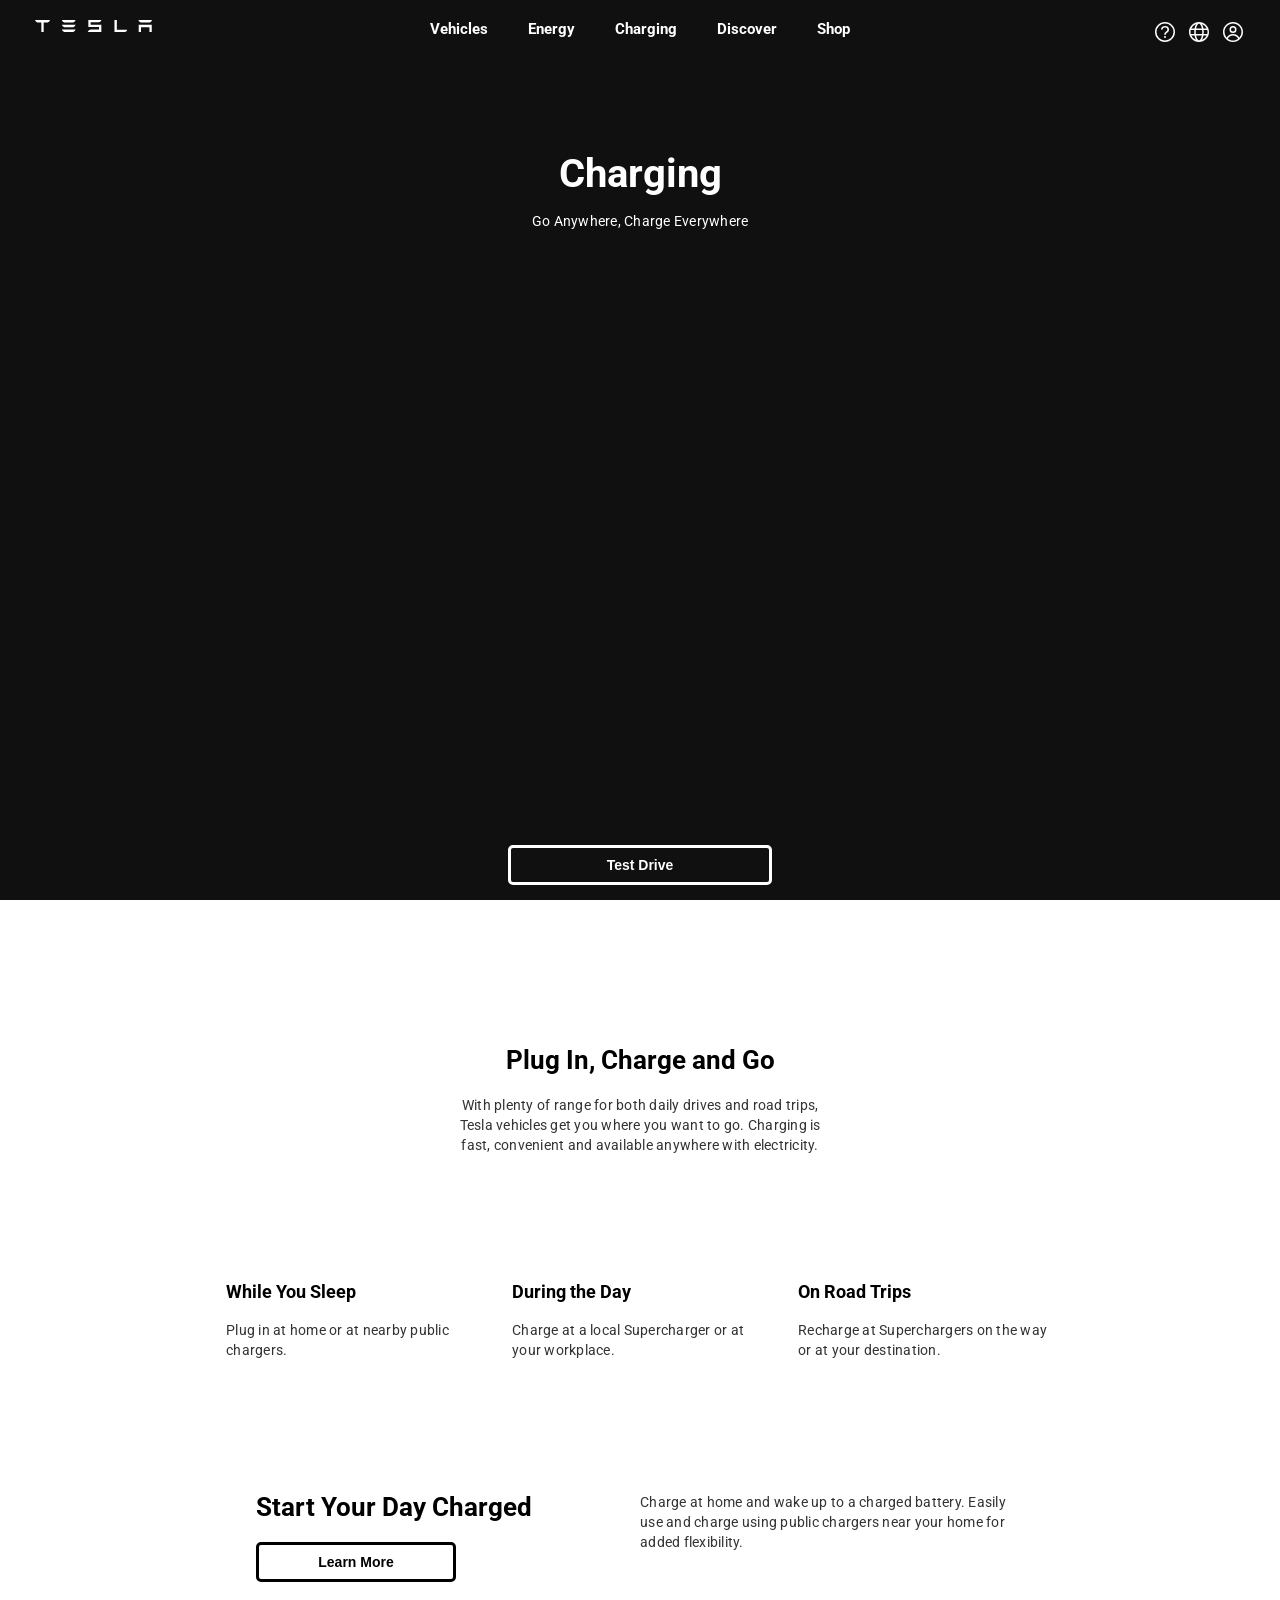
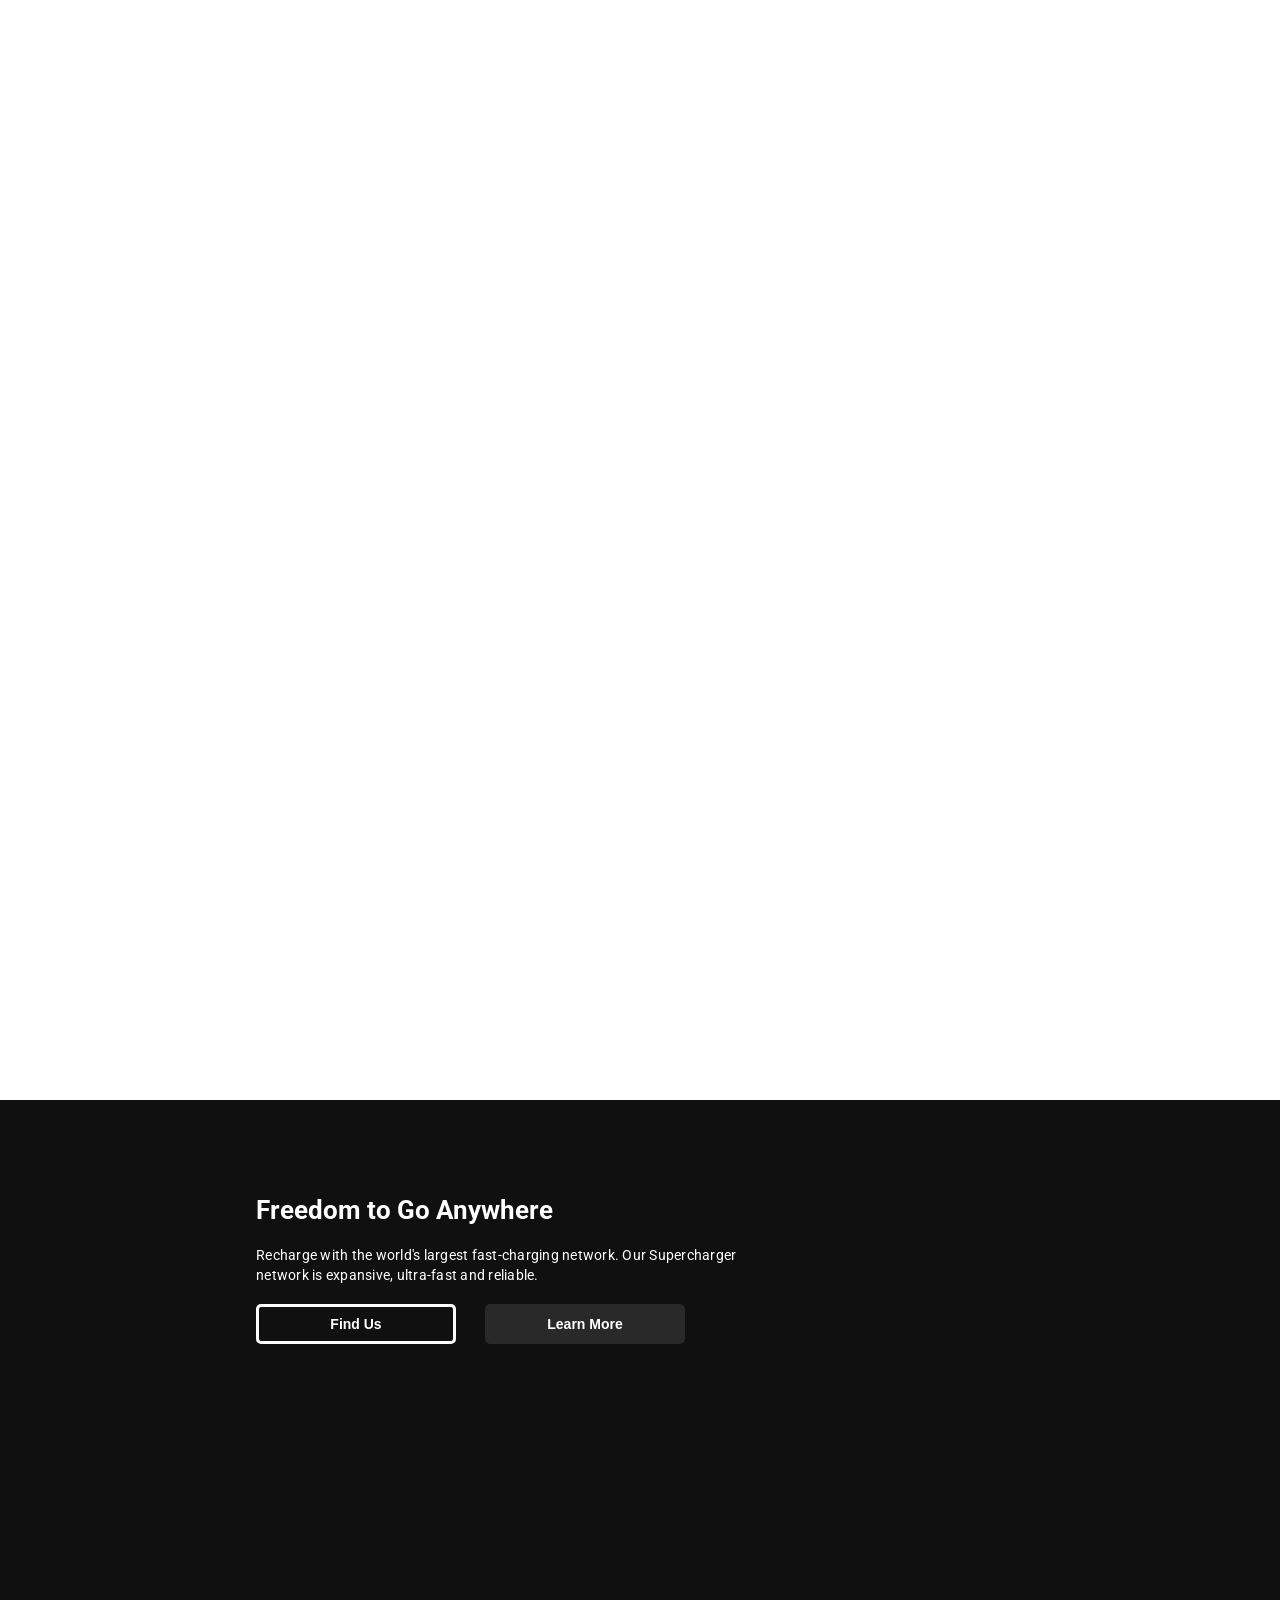
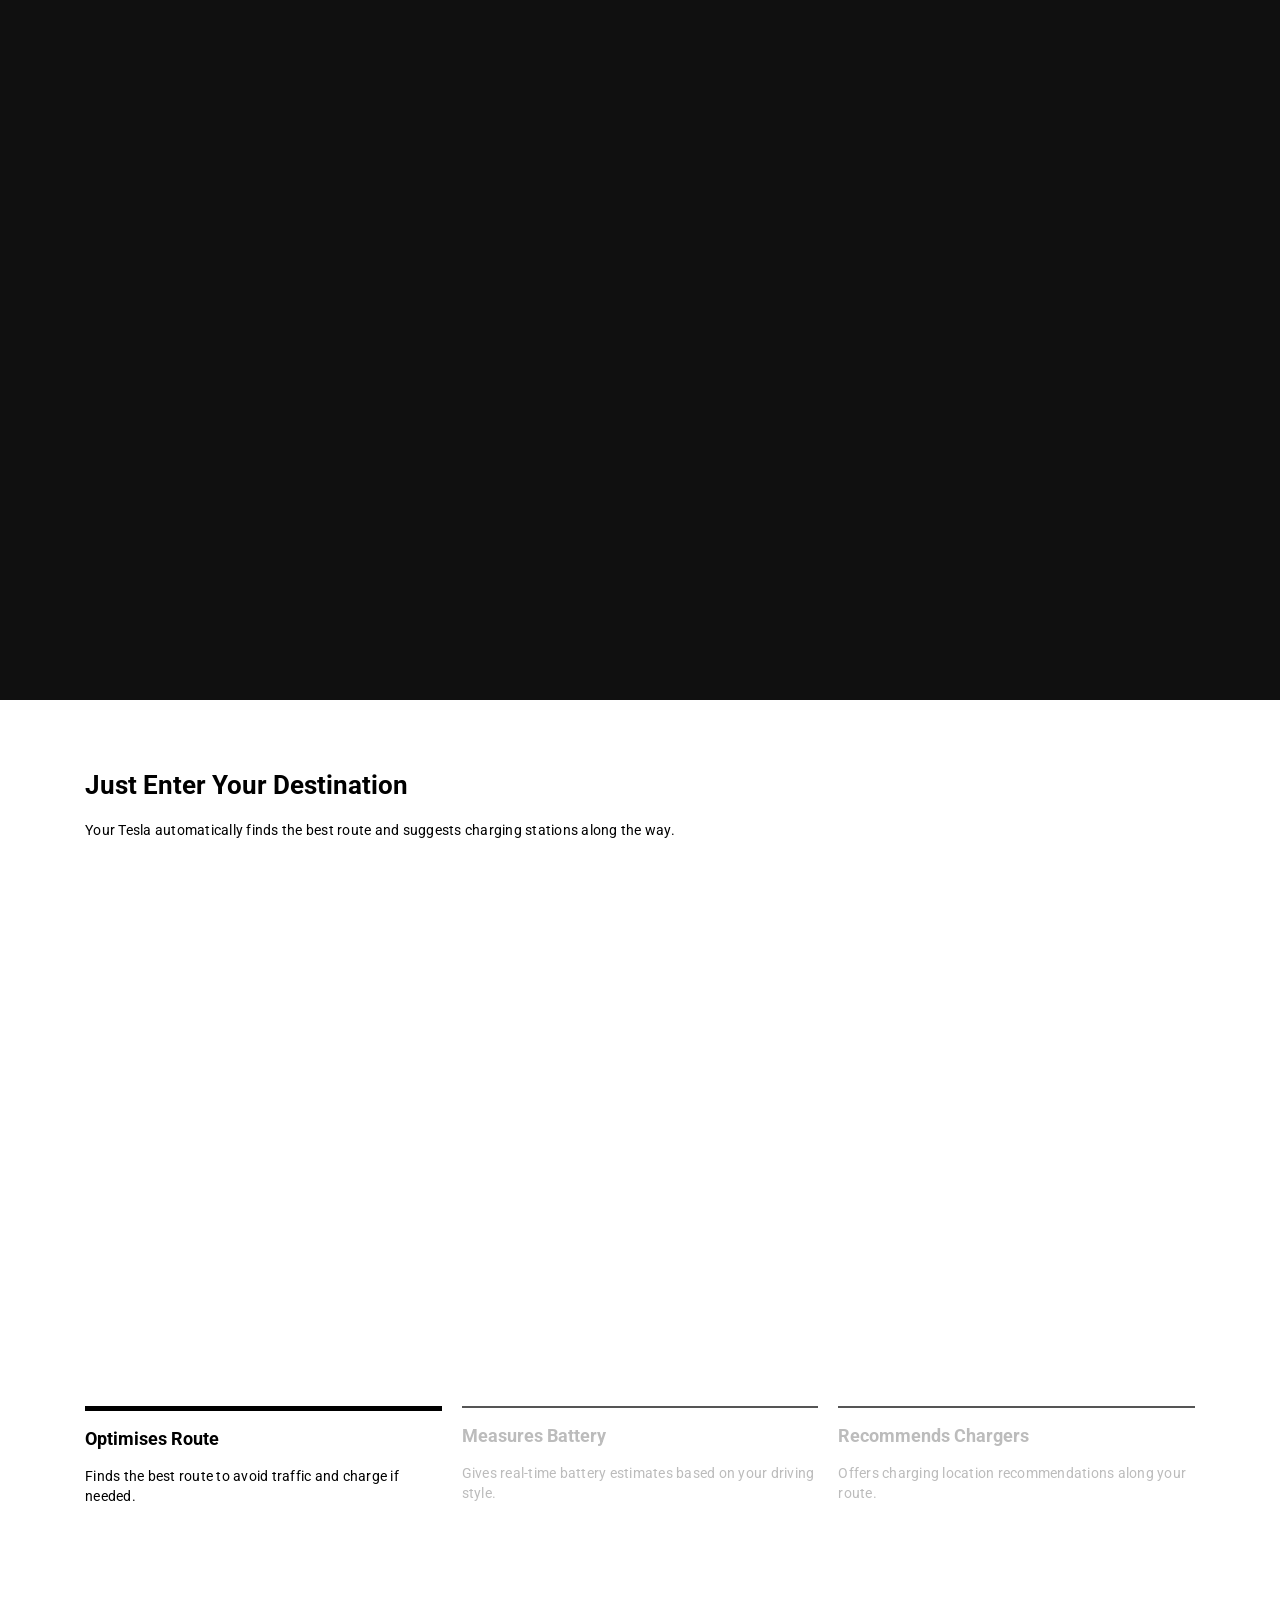
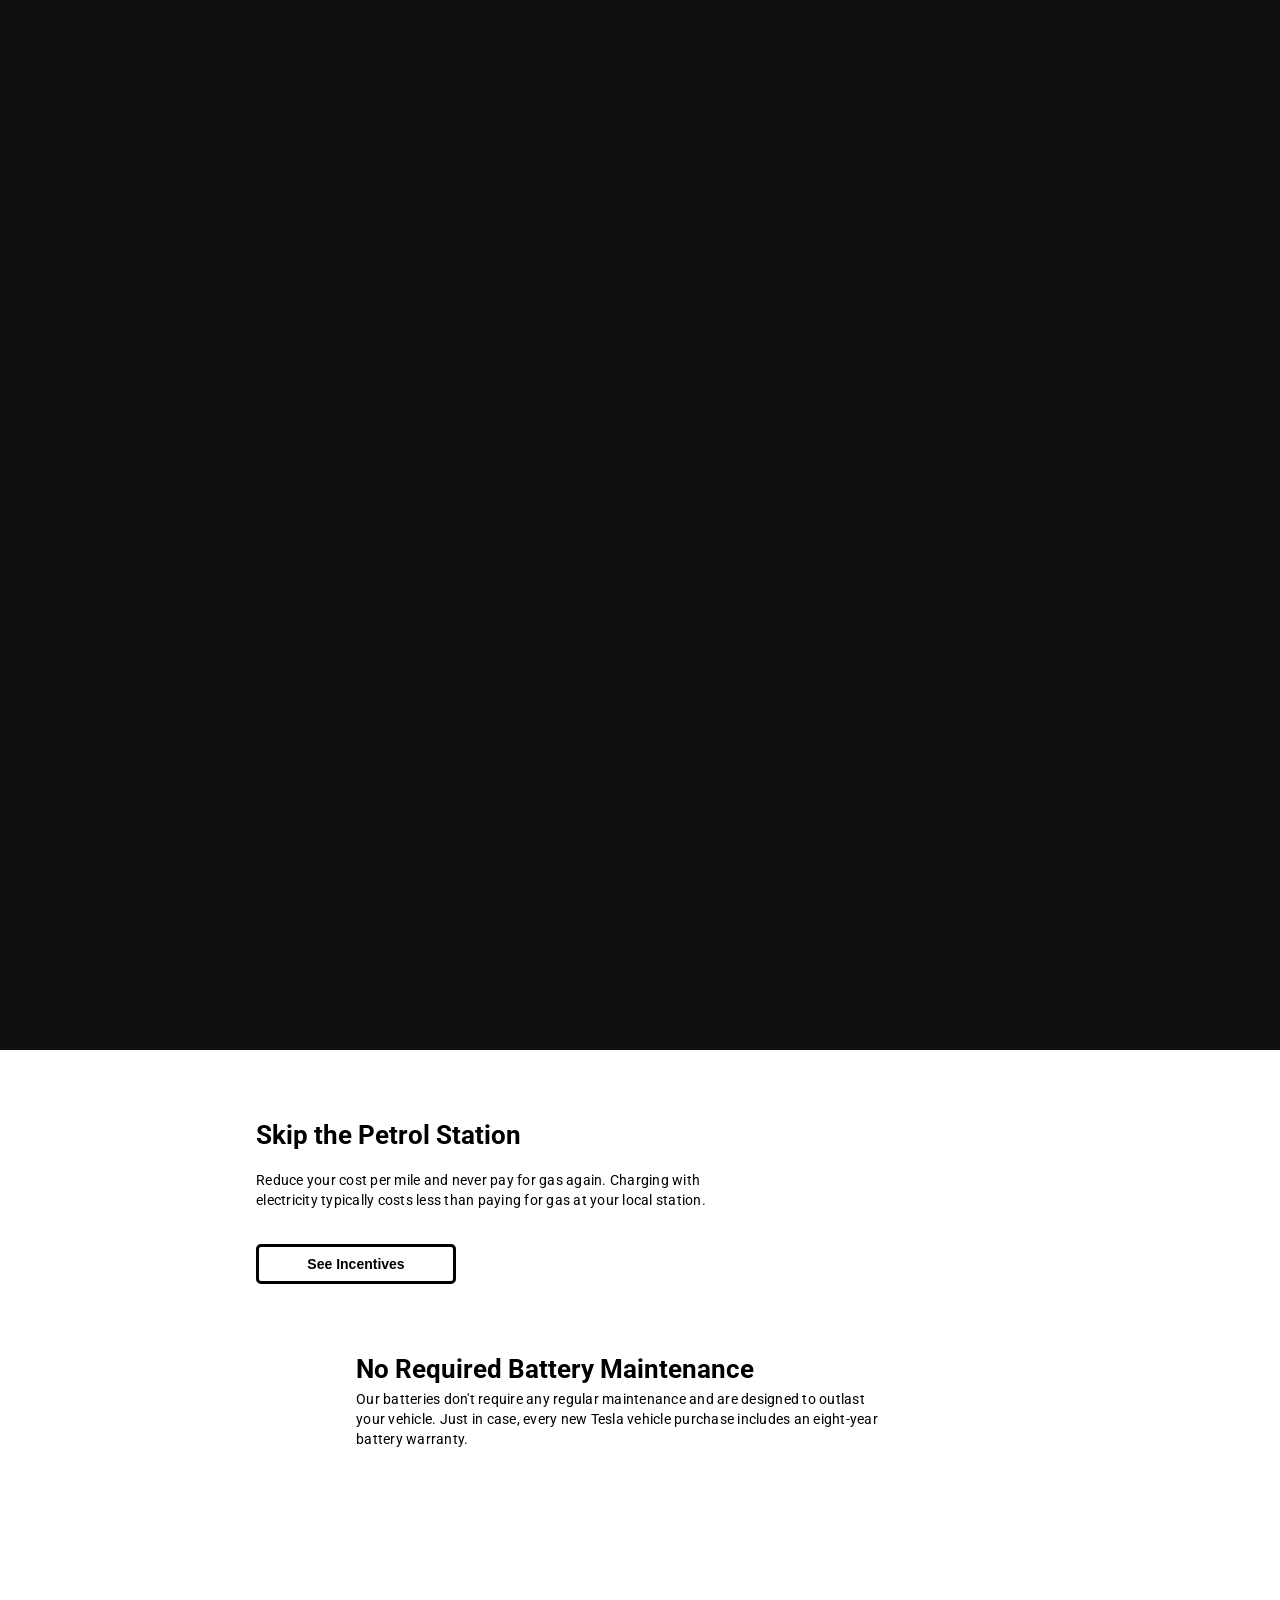
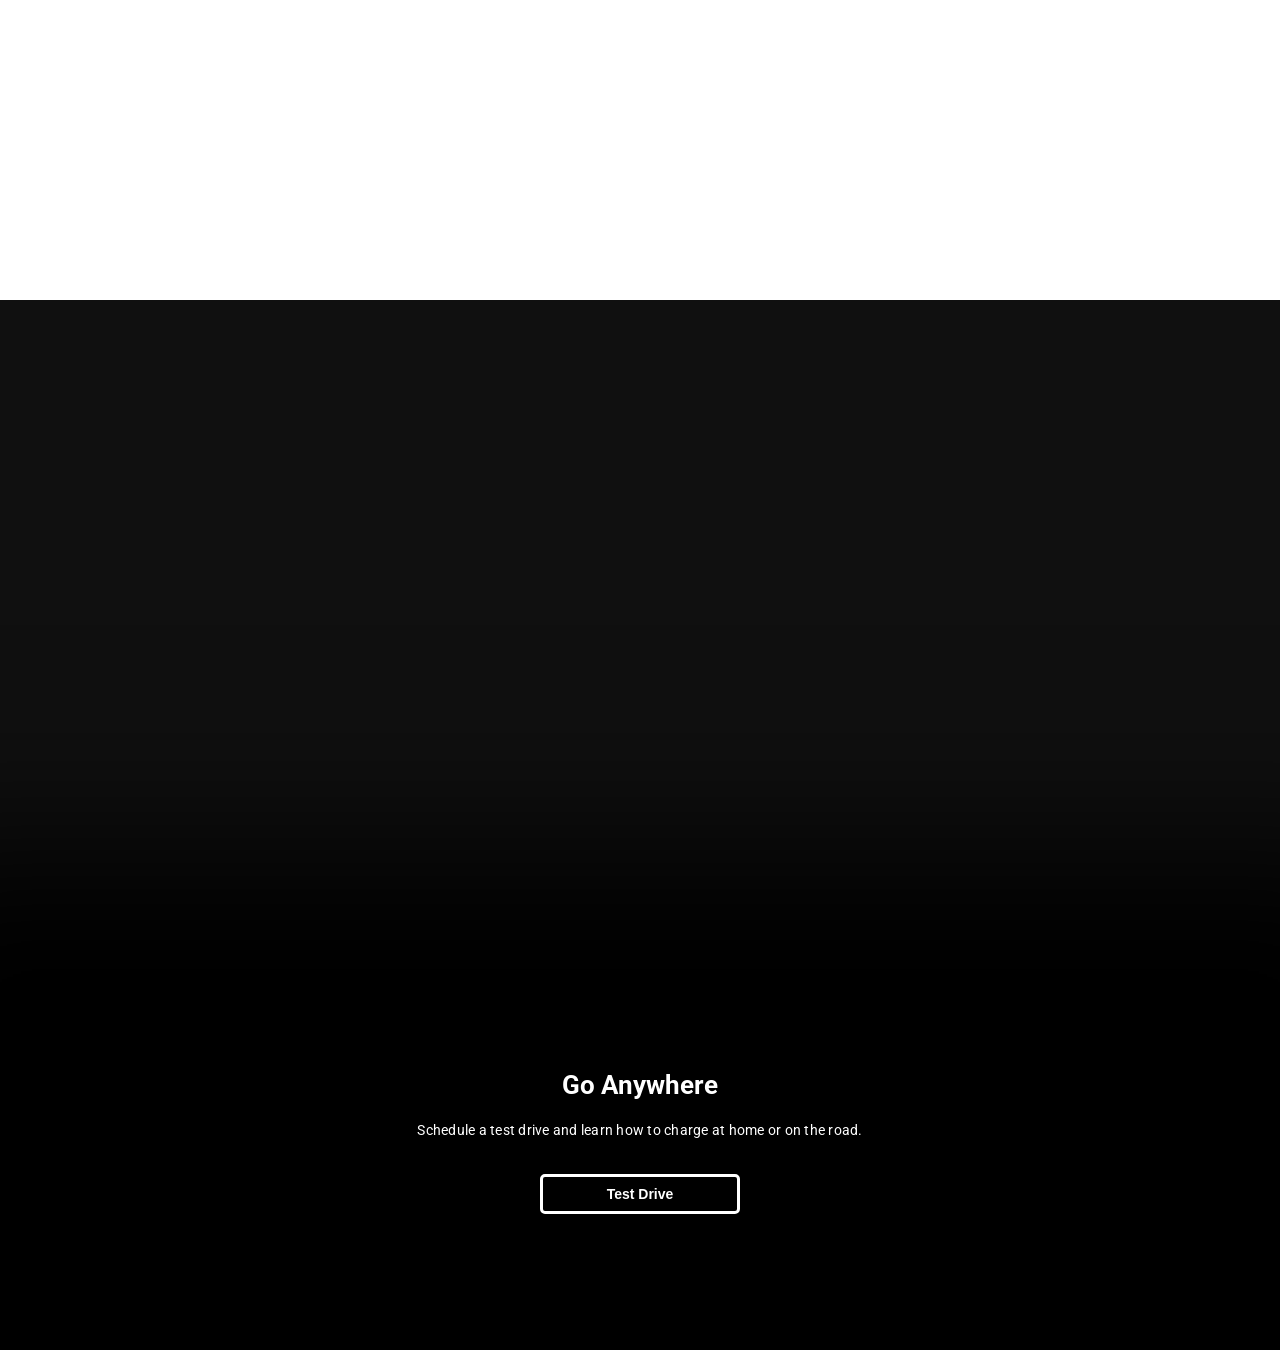
==== charging.html @ 627541bb "Completed all sections of the charging page." ====
<!DOCTYPE html>
<html> 
    <head>
        <title>Charging | Tesla United Kingdom</title>
        <link rel="stylesheet" href="index.css">
        <link rel="preconnect" href="https://fonts.googleapis.com">
        <link rel="preconnect" href="https://fonts.gstatic.com" crossorigin>
        <link href="https://fonts.googleapis.com/css2?family=Roboto:ital,wght@0,100;0,300;0,400;0,500;0,700;0,900;1,100;1,300;1,400;1,500;1,700;1,900&display=swap" rel="stylesheet">
    </head> 
    <body> 
        <div id="m3Choose" class="sections chargeSection1">
            <nav>
                <ul id="navItems">
                    <div id="logo">
                        <a href="index.html"><li>
                            <svg viewBox="100 0 150 70" id="logoSvg" xmlns="http://www.w3.org/2000/svg"> 
                                <path d="M0 .1a9.7 9.7 0 0 0 7 7h11l.5.1v27.6h6.8V7.3L26 7h11a9.8 9.8 0 0 0 7-7H0zm238.6 0h-6.8v34.8H263a9.7 9.7 0 0 0 6-6.8h-30.3V0zm-52.3 6.8c3.6-1 6.6-3.8 7.4-6.9l-38.1.1v20.6h31.1v7.2h-24.4a13.6 13.6 0 0 0-8.7 7h39.9v-21h-31.2v-7h24zm116.2 28h6.7v-14h24.6v14h6.7v-21h-38zM85.3 7h26a9.6 9.6 0 0 0 7.1-7H78.3a9.6 9.6 0 0 0 7 7zm0 13.8h26a9.6 9.6 0 0 0 7.1-7H78.3a9.6 9.6 0 0 0 7 7zm0 14.1h26a9.6 9.6 0 0 0 7.1-7H78.3a9.6 9.6 0 0 0 7 7zM308.5 7h26a9.6 9.6 0 0 0 7-7h-40a9.6 9.6 0 0 0 7 7z"></path>
                            </svg>
                        </li></a>
                    </div>
                    <div id="info" class="m3ChooseInfo">
                        <!--Dropdown menu for vehicles-->
                        <div class="dropdown" id="dropdownVehicles">
                            <li class="dropBtn">Vehicles</li>
                            <div class="dropdownContent" id="dropdownContVehicles">
                                <div class="dropdownItemsCont">
                                    <div class="dropdownItems">                                            
                                        <a href="model3Choose.html"><img src="https://digitalassets.tesla.com/tesla-contents/image/upload/f_auto,q_auto/Mega-Menu-Vehicles-Model-3-Performance-RHD.png" alt=""></a>                                          
                                        <h2>Model 3</h2>
                                        <div class="itemLinks">
                                            <p>Learn</p>
                                            <p>Order</p>
                                        </div>
                                    </div>
                                    <div class="dropdownItems">
                                        <a href="modelY.html"><img src="https://digitalassets.tesla.com/tesla-contents/image/upload/f_auto,q_auto/Mega-Menu-Vehicles-Model-Y.png" alt=""></a>
                                        <h2>Model Y</h2>
                                        <div class="itemLinks">
                                            <p>Learn</p>
                                            <p>Order</p>
                                        </div>                                               
                                      </div>
                                    <div class="dropdownItems">
                                        <a href="cybertruck.html"><img src="https://digitalassets.tesla.com/tesla-contents/image/upload/f_auto,q_auto/Mega-Menu-Vehicles-Cybertruck-1x.png" alt=""></a>
                                        <h2>Cybertruck</h2>
                                        <div class="itemLinks">
                                            <p>Learn</p>
                                        </div>                                               
                                    </div>
                                    <div class="dropdownLine" id="dropdownLineVehicles"></div>
                                    <div>
                                        <ul class="dropdownLinks">
                                            <li>Test Drive</li>
                                            <li>Trade-in</li>
                                            <li>Pre-Configured Vehicles</li>
                                            <li>Certified Pre-Owned</li>
                                            <li>Company Car</li>
                                            <li>Model S</li>
                                            <li>Model X</li>
                                            <li>Roadster</li>
                                            <li>Semi</li>
                                        </ul>
                                    </div>
                                </div>
                            </div>
                          </div>
                          <div class="dropdown" id="dropdownEnergy">
                            <li class="dropBtn">Energy</li>
                            <div class="dropdownContent" id="dropdownContEnergy">
                                <div class="dropdownItemsCont">
                                    <div class="dropdownItems">                                            
                                        <img src="https://digitalassets.tesla.com/tesla-contents/image/upload/f_auto,q_auto/Mega-Menu-Energy-Powerwall-Global.png" alt="">                                          
                                        <h2>Powerwall</h2>
                                        <div class="itemLinks">
                                            <p>Learn</p>
                                        </div>
                                    </div>
                                    <div class="dropdownItems">
                                        <img src="https://digitalassets.tesla.com/tesla-contents/image/upload/f_auto,q_auto/Mega-Menu-Energy-Megapack.png" alt="">
                                        <h2>Megapack</h2>
                                        <div class="itemLinks">
                                            <p>Learn</p>
                                        </div>                                               
                                      </div>
                                    <div class="dropdownLine" id="dropdownLineEnergy"></div>
                                    <div>
                                        <ul class="dropdownLinks">
                                            <li>Support</li>
                                            <li>Partner with Tesla</li>
                                            <li>Customer Stories</li>
                                            <li>Utilities</li>
                                            <li>Commercial</li>
                                        </ul>
                                    </div>
                                </div>
                            </div>
                          </div>
                          <div class="dropdown" id="dropdownCharging">
                            <li class="dropBtn">Charging</li>
                            <div class="dropdownContent" id="dropdownContCharging">
                                <div class="dropdownItemsCont">
                                    <div class="dropdownItems">                                            
                                        <img src="https://digitalassets.tesla.com/tesla-contents/image/upload/f_auto,q_auto/Mega-Menu-Charging-Charging-Global.png" alt="">                                          
                                        <h2>Charging</h2>
                                        <div class="itemLinks">
                                            <p>Learn</p>
                                        </div>
                                    </div>
                                    <div class="dropdownItems">
                                        <img src="https://digitalassets.tesla.com/tesla-contents/image/upload/f_auto,q_auto/Mega-Menu-Charging-Home-Charging-Global.png" alt="">
                                        <h2>Home Charging</h2>
                                        <div class="itemLinks">
                                            <p>Learn</p>
                                            <p>Shop</p>
                                        </div>                                               
                                      </div>
                                    <div class="dropdownItems">
                                        <img src="https://digitalassets.tesla.com/tesla-contents/image/upload/f_auto,q_auto/Mega-Menu-Charging-Supercharging-EMEA.png" alt="">
                                        <h2>Supercharging</h2>
                                        <div class="itemLinks">
                                            <p>Learn</p>
                                            <p>Find</p>
                                        </div>                                               
                                    </div>
                                    <div class="dropdownLine" id="dropdownLineEnergy"></div>
                                    <div>
                                        <ul class="dropdownLinks">
                                            <li>Supercharger Voting</li>
                                            <li>Host a Supercharger</li>
                                            <li>Host Wall Connectors</li>
                                        </ul>
                                    </div>
                                </div>
                            </div>
                          </div>
                          <div class="dropdown" id="dropdownDiscover">
                            <li class="dropBtn">Discover</li>
                            <div class="dropdownContent" id="dropdownContDiscover">
                                <div class="dropdownItemsCont">
                                    <div class="dropdownItems">
                                        <ul class="dropdownLinks">
                                            <li class="dropdownDiscoverHeaders">Resources</li>
                                            <li>Test Drives</li>
                                            <li>Customer Stories</li>
                                            <li>Events</li>
                                            <li>Video Guides</li>
                                        </ul>                                            
                                    </div>
                                    <div class="dropdownItems">
                                        <ul class="dropdownLinks">
                                            <li class="dropdownDiscoverHeaders">Location Services</li>
                                            <li>Find Us</li>
                                            <li>Find a Certified Installer</li>
                                            <li>Find a Body Shop</li>
                                        </ul>
                                    </div>
                                    <div class="dropdownItems">
                                        <ul class="dropdownLinks">
                                            <li class="dropdownDiscoverHeaders">Company</li>
                                            <li>About</li>
                                            <li>Careers</li>
                                            <li>Investor Relations</li>
                                        </ul>
                                    </div>
                                </div>
                            </div>
                          </div>
                          <div class="dropdown" id="dropdownShop">
                            <li class="dropBtn">Shop</li>
                            <div class="dropdownContent" id="dropdownContShop">
                                <div class="dropdownItemsCont">
                                    <div class="dropdownItems">                                            
                                        <img src="https://digitalassets.tesla.com/tesla-contents/image/upload/f_auto,q_auto/Mega-Menu-Shop-Charging.png" alt="">                                          
                                        <h2>Charging</h2>
                                    </div>
                                    <div class="dropdownItems">
                                        <img src="https://digitalassets.tesla.com/tesla-contents/image/upload/f_auto,q_auto/Mega-Menu-Shop-Vehicle-Accessories.png" alt="">
                                        <h2>Vehicle Accessories</h2>
                                    </div>
                                    <div class="dropdownItems">
                                        <img src="https://digitalassets.tesla.com/tesla-contents/image/upload/f_auto,q_auto/Mega-Menu-Shop-Apparel.png" alt="">
                                        <h2>Apparel</h2>
                                    </div>
                                    <div class="dropdownItems">
                                        <img src="https://digitalassets.tesla.com/tesla-contents/image/upload/f_auto,q_auto/Mega-Menu-Shop-Lifestyle.png" alt="">
                                        <h2>Lifestyle</h2>
                                    </div>
                                </div>
                            </div>
                          </div>
                    </div>
                    <div id="icons">
                        <li>
                            <svg class="icons" xmlns="http://www.w3.org/2000/svg">
                                <path d="M12 20.5a8.5 8.5 0 1 1 0-17 8.5 8.5 0 0 1 0 17Zm0 1.5c5.523 0 10-4.477 10-10S17.523 2 12 2 2 6.477 2 12s4.477 10 10 10Zm0-6a1 1 0 1 0 0 2 1 1 0 0 0 0-2Zm.053-3.533a7.8 7.8 0 0 1 .92-.767 6.97 6.97 0 0 0 .746-.61 2.31 2.31 0 0 0 .468-.635c.126-.253.188-.548.188-.883 0-.374-.082-.723-.246-1.048-.158-.324-.415-.588-.771-.792-.356-.203-.81-.305-1.362-.305-.575 0-1.045.116-1.411.347a1.991 1.991 0 0 0-.788.89c-.06.134-.11.272-.148.413-.111.414-.445.767-.874.767-.428 0-.784-.35-.71-.772.07-.407.2-.79.386-1.15.301-.583.758-1.048 1.37-1.394C10.435 6.176 11.185 6 12.07 6c.93 0 1.687.181 2.273.544.59.358 1.014.803 1.271 1.337.257.533.386 1.07.386 1.608 0 .545-.085 1.012-.254 1.403-.17.385-.375.698-.616.94-.235.242-.55.514-.943.817-.312.247-.561.46-.747.635-.18.176-.33.385-.451.627-.05.099-.087.2-.113.302-.108.424-.422.787-.86.787-.437 0-.806-.356-.76-.79a2.948 2.948 0 0 1 .797-1.743Z"></path>
                            </svg>
                        </li>
                        <li>
                            <svg class="icons" xmlns="http://www.w3.org/2000/svg">
                                <path d="M22 12c0 5.523-4.477 10-10 10S2 17.523 2 12 6.477 2 12 2s10 4.477 10 10ZM9.254 20.047a8.147 8.147 0 0 1-.768-1.378c-.404-.91-.722-1.985-.935-3.169h-3.3a8.526 8.526 0 0 0 5.003 4.547Zm.603-1.988c.336.757.718 1.324 1.103 1.69.382.364.732.501 1.04.501.308 0 .658-.137 1.04-.5.385-.367.767-.934 1.103-1.69.321-.723.588-1.59.78-2.56H9.076c.192.97.459 1.837.78 2.56ZM8.75 12c0 .691.036 1.36.103 2h6.294c.067-.64.103-1.309.103-2 0-.691-.036-1.36-.103-2H8.853c-.067.64-.103 1.309-.103 2Zm-1.405-2H3.737a8.522 8.522 0 0 0-.237 2c0 .689.082 1.359.237 2h3.608a20.75 20.75 0 0 1 0-4Zm1.732-1.5h5.845c-.19-.97-.458-1.837-.779-2.56-.336-.756-.718-1.323-1.103-1.69-.382-.363-.732-.5-1.04-.5-.308 0-.658.137-1.04.5-.385.367-.767.934-1.103 1.69-.321.723-.588 1.59-.78 2.56Zm7.577 1.5a20.728 20.728 0 0 1 0 4h3.61a8.52 8.52 0 0 0 .236-2 8.52 8.52 0 0 0-.237-2h-3.609Zm3.094-1.5a8.526 8.526 0 0 0-5.002-4.547c.287.408.543.873.768 1.378.404.91.722 1.985.935 3.169h3.3Zm-12.197 0c.213-1.184.531-2.26.935-3.169.225-.505.48-.97.768-1.378A8.526 8.526 0 0 0 4.252 8.5h3.3Zm7.963 10.169c-.225.505-.48.97-.768 1.378a8.526 8.526 0 0 0 5.002-4.547h-3.3c-.212 1.184-.53 2.26-.934 3.169Z"></path>
                            </svg>
                        </li>
                        <li>
                            <svg class="icons" xmlns="http://www.w3.org/2000/svg">
                                <path d="M12 2C6.477 2 2 6.477 2 12s4.477 10 10 10 10-4.477 10-10S17.523 2 12 2zM6.858 18.752c.605-1.868 2.722-3.24 5.142-3.24 2.42 0 4.537 1.372 5.142 3.24C15.712 19.844 13.933 20.5 12 20.5s-3.712-.656-5.142-1.748zm11.469-1.095c-1.02-2.165-3.483-3.645-6.327-3.645s-5.307 1.48-6.327 3.645A8.456 8.456 0 0 1 3.5 12c0-4.687 3.813-8.5 8.5-8.5 4.687 0 8.5 3.813 8.5 8.5a8.456 8.456 0 0 1-2.173 5.657zM12 6a3.5 3.5 0 1 0 0 7 3.5 3.5 0 0 0 0-7zm0 5.5c-1.103 0-2-.897-2-2s.897-2 2-2 2 .897 2 2-.897 2-2 2z"></path>
                            </svg>
                        </li>
                    </div>
                </ul>
            </nav>
            <div class="headerAndBtns" id="chargeHeaderandBtns">
                <video src="https://digitalassets.tesla.com/tesla-contents/video/upload/Charging-Main-Hero-Desktop-EMEA-APAC-CN-1920x1080.mp4" autoplay muted loop></video>
                <div>
                    <h1>Charging</h1>
                    <p>Go Anywhere, Charge Everywhere</p>
                    <button>Test Drive</button>
                </div>
            </div>                   
    </div>
    <div id="chargeSection2" class="sections">
        <div id="chargeHeader">
            <div>
                <h2>Plug In, Charge and Go</h2>
                <p>With plenty of range for both daily drives and road trips, Tesla vehicles get you where you want to go. Charging is fast, convenient and available anywhere with electricity.</p>
            </div>
        </div>
        <div id="chargeInfo">
            <div>
                <img src="https://digitalassets.tesla.com/tesla-contents/image/upload/f_auto,q_auto/Charging-Carousel-1-Sleep-Desktop.jpg" alt="">
                <h3>While You Sleep</h3>
                <p>Plug in at home or at nearby public chargers.</p>
            </div>
            <div>
                <img src="https://digitalassets.tesla.com/tesla-contents/image/upload/f_auto,q_auto/Charging-Carousel-1-Daily-Life-Desktop.jpg" alt="">
                <h3>During the Day</h3>
                <p>Charge at a local Supercharger or at your workplace.</p>
            </div>
            <div>
                <img src="https://digitalassets.tesla.com/tesla-contents/image/upload/f_auto,q_auto/Charging-Carousel-1-Road-Trip-Desktop.jpg" alt="">
                <h3>On Road Trips</h3>
                <p>Recharge at Superchargers on the way or at your destination.</p>
            </div>
        </div>
        <div id="startChargedCont">
            <img src="https://digitalassets.tesla.com/tesla-contents/image/upload/f_auto,q_auto/Charging-Convenient-Lifestyle-Desktop.jpg" alt="">
            <div id="startCharged">
                <div>
                    <h2>Start Your Day Charged</h2>
                    <button>Learn More</button>
                </div>
                <p>Charge at home and wake up to a charged battery. Easily use and charge using public chargers near your home for added flexibility.</p>
            </div>
        </div>
    </div>
    <div id="chargeSection3" class="sections">
        <div id="freedomCont">
            <h2>Freedom to Go Anywhere</h2>
            <p>Recharge with the world's largest fast-charging network. Our Supercharger network is expansive, ultra-fast and reliable.</p>
            <div>
                <button id="chargeFindBtn">Find Us</button>
                <button id="chargeLearnBtn">Learn More</button>
            </div>
        </div>
    </div>
    <div id="chargeSection4" class="sections">
        <div id="chargeRouteCont">
            <div id="mYTripCont">
                <div id="chargeRouteHeader">
                    <h2>Just Enter Your Destination</h2>
                    <p>Your Tesla automatically finds the best route and suggests charging stations along the way.</p>
                </div>
                <div id="pwEnergyCont">
                    <img id="chargeImg" src="https://digitalassets.tesla.com/tesla-contents/image/upload/f_auto,q_auto/Charging-Carousel-2-Optimize-Desktop-RHD.jpg" alt="">
                </div>
                <div id="mYTrips">
                    <div id="chargeInfo1">
                        <h3>Optimises Route</h3>
                        <p>Finds the best route to avoid traffic and charge if needed.</p>
                    </div>
                    <div id="chargeInfo2">
                        <h3>Measures Battery</h3>
                        <p>Gives real-time battery estimates based on your driving style.</p>
                    </div>
                    <div id="chargeInfo3">
                        <h3>Recommends Chargers</h3>
                        <p>Offers charging location recommendations along your route.</p>
                    </div>
                </div>
            </div>
        </div>
    </div>
    <div id="chargeSection5" class="sections">
    </div>
    <div id="chargeSection6" class="sections">
        <div id="batteryCont">
            <div id="reduceCostInfo">
                <h2>Skip the Petrol Station</h2>
                <p>Reduce your cost per mile and never pay for gas again. Charging with electricity typically costs less than paying for gas at your local station.</p>
                <button>See Incentives</button>
            </div>
            <div id="warrantyInfo">
                <img src="https://digitalassets.tesla.com/tesla-contents/image/upload/f_auto,q_auto/Charging-Battery-Desktop.jpg" alt="">
                <div>
                    <h2>No Required Battery Maintenance</h2>
                    <p>Our batteries don't require any regular maintenance and are designed to outlast your vehicle. Just in case, every new Tesla vehicle purchase includes an eight-year battery warranty.</p>
                </div>
            </div>
        </div>
    </div>
    <div id="chargeSection7" class="sections">
    </div>
    <div id="chargeSection8" class="sections">
        <h2>Go Anywhere</h2>
        <p>Schedule a test drive and learn how to charge at home or on the road.</p>
        <button>Test Drive</button>
    </div>
    <script type="text/javascript" src="http://code.jquery.com/jquery-3.7.1.min.js"></script>
    <script src="index.js"></script>
    </body> 
</html>
---- index.css ----
body {
    font-family: 'Roboto', sans-serif;
    margin: 0px;
    font-size: 15px;
    background-color: rgb(16, 16, 16);
}

p {
    line-height: 20px;
    font-size: 14px;
    letter-spacing: 0.25px;
}

/*Landing Page (Model Y)*/

#navItems {
    display: flex;
    list-style-type: none;
    justify-content: space-between;
    padding-left: 0px;
    margin: 0px;
    color: rgb(52, 52, 52);
    font-weight: bold;
}

#logo, #info, #icons {
    display: flex;
    transition: 1s;
}

li {
    position: relative;
    z-index: 1;
    cursor: pointer;
}

#logo, #icons {
    width: 102px;
    padding-top: 20px;
    padding-left: 30px;
    padding-right: 30px;
    z-index: 1;
}

#icons li, #logo li {
    padding-left: 5px;
    padding-right: 5px;
}

#logoSvg {
    width: 120px;
    height: 24px;
    
}

.icons {
    width: 24px;
    height: 24px;
}

.sections {
    background-size: cover;
    background-position: 0px -100px;
    height: 100vh;
    text-align: center;
}

#homeSection1 {
    background-image: url(https://digitalassets.tesla.com/tesla-contents/image/upload/f_auto,q_auto/Homepage-Model-Y-Desktop-Global.png);
}

#homeSection1 h1 {
    padding-top: 75px;
}

h1 {
    padding-top: 150px;
    font-size: 40px;
    margin: 0px;
}

h2 {
    font-size: 26px;
    margin-top: 20px;
    margin-bottom: 20px;
}

.section1and2Btns {
    margin-top: 600px;
    display: flex;
    justify-content: center;
    gap: 25px;
}

button {
    width: 264px;
    height: 40px;
    border-radius: 5px;
    border: none;
    font-weight: bold;
    font-size: 14px;
}

#orderBtn1 {
    color: rgb(87, 87, 87);
}

#testBtn {
    color: white;
    background-color: rgb(87, 87, 87);
}

/*Section 2 (Model 3)*/

#homeSection2 {
    background-image: url(https://digitalassets.tesla.com/tesla-contents/image/upload/f_auto,q_auto/Homepage-Model-3-Desktop-RHD-v2.jpg);
    
}

#section2InfoLink, #section3Header p, #section5Header p{
    text-decoration: underline;
}

#section2Btns {
    margin-top: 550px;
}

#orderBtn2 {
    color: white;
    background-color: rgb(48, 48, 48);
}

#learnBtn {
    color: rgb(87, 87, 87);
    background-color: rgb(186, 186, 186);
}

#testDrivePara {
    text-decoration: underline;
    color: white;
    padding-top: 20px;
}


/*Section 3 (Model S)*/

#homeSection3 {
    background-image: url(https://digitalassets.tesla.com/tesla-contents/image/upload/f_auto,q_auto:best/Model-S-homepage-desktop);
}

.learnBtn2 {
    color: white;
    background-color: rgb(48, 48, 48);
    margin-top: 525px;
}

#lefthdPara {
    padding-top: 50px;
    color: rgb(53, 53, 53);
}


/*Section 4 (Solar and Powerwall)*/

#homeSection4 {
    background-image: url(https://digitalassets.tesla.com/tesla-contents/image/upload/f_auto,q_auto/Desktop_SolarPanels.jpg);
    background-position: 0px -300px;
}

/*Section 5 (Model X)*/

#homeSection5 {
    background-image: url(https://digitalassets.tesla.com/tesla-contents/image/upload/f_auto,q_auto/Homepage-Model-X-Desktop.jpg);
}

#lefthdPara2 {
    color: white;
    padding-top: 50px;
}

/*Section 6 (Experience Tesla)*/

#homeSection6 {
    position: relative;
}

video {
    position: relative;
}

#section6Content {
    position: absolute;
    width: 100%;   
    top: 0px;
}

#section6Header {
    color: white;
}

#testBtn2 {
    background-color: transparent;
    border: solid;
    border-color: white;
    color: white;
    margin-top: 525px;
}

/*Section 7 (Accessories)*/

#homeSection7 {
    background-image: url(https://digitalassets.tesla.com/tesla-contents/image/upload/f_auto,q_auto/Homepage-Accessories-Desktop-EMEA.jpg);
    margin-top: 100px;
}

#shopBtn {
    margin-top: 575px;
    color: rgb(110, 110, 110);
}

/*Footer*/

footer {
    height: 75px;
    background-color: black;
    
}

/*Drop-down Menu*/
  
  /* Dropdown Content (Hidden by Default) */
.dropdownContent {
    display: none;
    justify-content: center;
    align-items: center;
    position: absolute;
    width: 100vw;
    height: 475px;
    left: 0px;
    top: 0px;
    background-color: white;
    box-shadow: 0px 8px 16px 0px rgba(0,0,0,0.2);
  }
  
  /* Links inside the dropdown */
.dropdownContent a {
    color: black;
    padding: 12px 16px;
    text-decoration: none;
  }
  
  /* Change the background color of the dropdown button when the dropdown content is shown */
.dropdown:hover .dropBtn {
    background-color: rgb(242, 242, 242);
}

.dropBtn {
    margin: 10px;
    padding: 10px;
    border-radius: 5px;
}

.dropdownItemsCont {
    display: flex;
    opacity: 0;
    transition: 1s;
}

.dropdownItems {
    padding: 20px;
}

.dropdownItems h2 {
    margin: 0px;
}

img {
    height: 125px;
    width: 225px;   
}

.itemLinks {
    display: flex;
    justify-content: center;
}

.itemLinks p {
    padding: 10px;
    margin: 0px;
    color: gray;
    text-decoration: underline;
    font-weight: normal;
}

.dropdownLinks {
    margin-top: 30px;
    margin-left: 50px;
}

.dropdownLinks li {
    padding: 7px;
    list-style-type: none;
    text-align: left;
    margin: 0px;
}

.dropdownLine {
    width: 2px;
    background-color: rgb(231, 231, 231);
    height: 300px;
    margin-left: 70px;
    margin-top: 20px;
}

#dropdownLineEnergy {
    height: 175px;
}

.dropdownDiscoverHeaders {
    color: gray;
    font-weight: normal;
}

/*------------------------------------------- Model 3 Choose Page -------------------------------------------*/

#m3Choose {
    background-image: url(https://digitalassets.tesla.com/tesla-contents/image/upload/f_auto,q_auto/Model-3-Choose-Standard-Desktop-RHD.png);
    transition: 0.75s;
}

#m3Choose .dropBtn {
    color: white;
    transition: 0.5s;
}

#m3Choose #logo, #m3Choose #icons {
    filter: invert(100%);
}

#m3ChooseHeaderandBtns {
    color: white;
    width: 100%;
    padding-left: 20%;
    margin-top: 150px;
    text-align: left;
}

#m3ChooseHeaderandBtns h1 {
    font-size: 55px;
    
}

#m3ChooseHeaderandBtns h2 {
    margin-top: 0px;
}

#m3ChooseHeaderandBtns button {
    margin: 7px;
    margin-left: 0px;
}

#performancePara {
    font-size: 14px;
    font-weight: bold;
    display: inline;
}

#m3ChooseBtns {
    width: 400px;
}

#m3ChooseOrderBtn {
    color: white;
    background-color: rgb(66, 94, 255);
}

#m3ChooseLearnBtn {
    color: white;
    background-color: rgb(38, 38, 38);
}

#downArrow {
    font-size: 20px;
    margin-right: 10px;
    display: inline;
}

#m3ChoosePerformanceCont {
    padding-top: 15px;
    cursor: pointer;
}

/*------------------------------------------- Model Y Page -------------------------------------------*/

/*Section 1*/

#modelYSection1 {
    background-image: url(https://digitalassets.tesla.com/tesla-contents/image/upload/f_auto,q_auto/New-Model-Y-Main-Hero-Desktop-LHD.jpg);
    box-shadow: inset 0px -650px 300px -500px black;
}

#modelYSection1 h1 {
    padding-top: 100px;
}

#mYOrderBtn {
    background-color: rgb(66, 94, 255);
    color: white;
    width: 235px;
    margin: 10px;
}

#mYTestBtn {
    background-color: transparent;
    border: solid;
    color: white;
    width: 235px;
    margin: 10px;
}

#mYInfoCont {
    display: flex;
    justify-content: center;
    color: white;
    margin-top: 525px;
}

#mYInfoCont div {
    padding: 30px;
    padding-bottom: 0px;
    width: 100px;
}

#mYInfoCont div h2 {
    margin: 0;
}

#mYInfoCont div p {
    font-size: 14px;
}

/*Section 2*/

#modelYSection2 {
    background-image: url(https://digitalassets.tesla.com/tesla-contents/image/upload/f_auto,q_auto/Model-Y-Safety-Desktop.jpg);
    position: relative;
    box-shadow: inset 0px -650px 300px -500px black;
}

#modelYSection2 div {
    position: absolute;
    bottom: 0px;
    color: white;
    margin-left: 20%;
    width: 40%;
    text-align: left;
}

#modelYSection2 div p {
    font-size: 16px;
}

/*Section 3*/

#modelYSection3 {
    background-color: black;
    color: white;
    height: 1500px;
}

#modelYSection3 video {
    max-width: 700px;
    max-height: 350px;
    width: auto;
    height: auto;
    padding: 25px;
    border-radius: 27px;
}

.mYDivCont {
    display: flex;
    align-items: center;
    justify-content: center;
    margin-left: 20%;
    margin-right: 20%;
    padding-top: 150px;
    height: 500px;
    text-align: left;
}

.mYDivCont img {
    max-width: 600px;
    max-height: 600px;
    width: auto;
    height: auto;
    border-radius: 10px;
}

.mYAccidentDiv {
    padding: 25px;
}

#mYunderline {
    text-decoration: underline;
}

#modelYSection3 p {
    font-size: 16px;
}

#mYInfo p {
    display: none;
    margin-top: 10px;
    font-size: 14px;
}

#mYInfo h2 {
    cursor: pointer;
    transition: 1s;
    color: rgb(85, 85, 85);
    margin: 0px;
}

#mYInfo #head1, #mYInfo #para1 {
    color: white;
    display: block;
}

#mYInfo div {
    width: 400px;
    margin-right: 100px;
    padding: 3px;
}

#mYInfoHeadings div {
    padding: 20px;
}

/*Section 4*/

#modelYSection4 {
    position: relative;
}

#modelYSection4 div {
    position: absolute;
    bottom: 0px;
    color: white;
    text-align: left;
    width: 35%;
    margin-left: 20%;
    margin-top: 200px;
}

.underline {
    text-decoration: underline;
}

/*Section 5*/

#modelYSection5 {
    background-color: white;
}

#modelYSection5 img {
    max-width: 1100px;
    max-height: 1100px;
    width: auto;
    height: auto;
    border-radius: 10px;
    margin-top: 250px;
}

#modelYSection5 button {
    width: 13px;
    height: 13px;
    border-radius: 100px;
    margin: 3px;
    cursor: pointer;
}

#mYChargingInfo {
    display: flex;
    justify-content: center;
    margin-top: 30px;
}

#mYChargingInfo div {
    text-align: left;
    width: 30%;
}

#mYChargeBtn1 {
    background-color: black;
}

#mYChargeBtn2, #mYChargeBtn3 {
    background-color: lightgray;
}

#mYChargePara2 {
    margin-top: 100px;
    font-size: 12px;
    text-align: center;
}

/*Section 6*/

#modelYSection6 {
    background-image: url(https://digitalassets.tesla.com/tesla-contents/image/upload/f_auto,q_auto/Model-Y-Range-Desktop-RHD.jpg);
    box-shadow: inset 0px 650px 150px -500px white;
    background-position: 0px 0px;
    height: 1200px;
}

#modelYSection6 div {
    padding-top: 150px;
    text-align: left;
    width: 35%;
    margin-left: 20%;
}

/*Section 7*/

#modelYSection7 {
    background-color: black;
    box-shadow: 0 0 100px 125px black;
    display: flex;
    justify-content: center;
}

#tripImg {
    max-width: 1200px;
    max-height: 700px;
    width: auto;
    height: auto;
    border-radius: 5px;
    margin-top: 100px;
}

#mYTrips {
    display: flex;
    justify-content: center;
    gap: 20px;
    margin-top: 40px;
}

#mYTripCont {
    width: 1110px;
}

#mYTrips div {
    border-top: solid 2px rgb(85, 85, 85);
    color: rgb(85, 85, 85);
    text-align: left;
    width: 100%;
    cursor: pointer;
    transition: 0.25s;
}

#mYTrips #mYTrip1 {
    color: white;
    border-top: solid 5px white;
}



/*------------------------------------------- Cybertruck Page -------------------------------------------*/

/*Section 1*/

.ctSection1 {
    background-image: url(https://digitalassets.tesla.com/tesla-contents/image/upload/f_auto,q_auto/Cybertruck-Main-Hero-Hedgehog-Desktop.png) !important;
}

#ctHeaderandBtns {
    width: 100%;
    height: 600px;
}

#ctHeaderandBtns div {
    width: 100%;
    margin-top: 100px;
}

#ctHeaderandBtns button {
    background-color: rgb(17, 17, 17);
    color: gray;
    border-top: solid gray;
    border-radius: 0px;
    width: 200px;
    margin-top: 525px;
    height: 45px;
}

/*Section 2*/

#ctSection2 {
    background-image: url(https://digitalassets.tesla.com/tesla-contents/image/upload/f_auto,q_auto/Cybertruck-Second-Hero-Desktop.jpg);
    background-position: 0px 0px;
    height: 1250px;
    display: flex;
    justify-content: center;
    align-items: end;
}

#ctSection2 div {
    background-color: rgba(17, 17, 17, 0.5);
    color: rgb(198, 198, 198);
    margin: 25px;
    padding: 10px;
    text-align: left;
    margin-bottom: 175px;
}

#ctSection2 div h2, #ctSection2 div h5 {
    margin: 5px;
}

#ctInfo1 {
    border-top: solid 1px white;
    border-right: solid 1px white;
}

#ctInfo2 {
    border-top: solid 1px white;
}

#ctInfo3 {
    border-top: solid 1px white;
    border-left: solid 1px white;
}

/*Section 3*/

#ctSection3 {
    display: flex;
    justify-content: center;
    box-shadow: 0 0 150px 150px rgb(16, 16, 16);
}

#ctBuiltForCont video {
    max-width: 1300px;
    max-height: 1000px;
    width: auto;
    height: auto;
    margin-top: 100px;
}

#ctBuiltForCont {
    margin-left: 20%;
    margin-right: 20%;
}

#ctBuiltForInfo {
    background-image: radial-gradient(rgb(44, 44, 44) 1px, transparent 0);
    background-size: 20px 20px;
    display: flex;
    justify-content: center;
    color: gray;
    align-items: center;
}

#ctBuiltForInfo h3 {
    width: 200px;
    padding-top: 25px;
}

#ctBuiltForInfo h2 {
    width: 300px;
    color: rgb(197, 197, 197);
    padding-top: 25px;
}

#ctBuiltForInfo p {
    font-size: 14px;
    text-align: left;
    margin-left: 25px;
    margin-right: 25px;
    padding-top: 25px;
}

#ctBuiltForInfo div {
    background-color: gray;
    width: 1px;
    height: 40px;
    margin-top: 25px;
}

#ctBuiltForCont button {
    margin-top: 50px;
    background-color: transparent;
    color: gray;
    width: 300px;
    border: solid 1px rgb(55, 55, 55);
    border-radius: 0px;
}

/*Section 4*/

#ctSection4 {
    height: 1200px;
}

.ctResistance {
    display: flex;
    justify-content: center;
}

.ctResistance video {
    max-width: 1300px;
    max-height: 700px;
    width: auto;
    height: auto;
    margin-top: -100px;
}

#ctResistanceCont {
    padding-top: 225px;
}

.ctResistance h2 {
    margin-top: 50px;
    margin-left: 50px;
    color: rgb(197, 197, 197);
}

.ctResistance p {
    color: gray;
    margin-left: 50px;
    margin-right: 50px;
    line-height: 25px;
}

#ctResistanceInfo1, #ctResistanceInfo2 {
    width: 30%;
}

#ctResistanceInfo1 {
    text-align: left;
    margin-left: 50px;
    background-image: radial-gradient(rgb(44, 44, 44) 1px, transparent 0);
    background-size: 20px 20px;
    box-shadow: inset 0px -700px 300px -500px rgb(16, 16, 16);
}

#ctResistanceInfo2 {
    text-align: right;
    width: 100%;
    margin-bottom: 35px;
    
} 

#ctResistanceInfo2 h2 {
    margin-right: 50px;
}

#ctResistanceMerge {
    margin-top: -50px;
}

#ctResistanceInfo2Cont {
    width: 25%;
    height: 500px;
    background-image: radial-gradient(rgb(44, 44, 44) 1px, transparent 0);
    background-size: 20px 20px;
    display: flex;
    align-items: end;
    margin-right: 50px;
    box-shadow: inset 0px 700px 300px -500px rgb(16, 16, 16);
}

.ctResistanceVidCont {
    height: 500px;
    width: 30%;
    overflow: hidden;
}

/*Section5*/

#ctSection5 {
    display: flex;
    justify-content: center;
    padding-bottom: 250px;
}

#ctSection5 video {
    margin-top: 250px;
}




/*------------------------------------------- Powerwall Page -------------------------------------------*/

/*Section 1*/

.pwSection1 {
    background-image: url(https://digitalassets.tesla.com/tesla-contents/image/upload/f_auto,q_auto/Powerwall-Hero-Desktop-UK.jpg) !important;
    color: white; 
    box-shadow: inset 0px 550px 300px -500px rgb(16, 16, 16);
}

#pwHeaderandBtns {
    width: 100%;
    height: 600px;
}

#pwHeaderandBtns p {
    margin-bottom: 625px;
    font-weight: bold;
}

#pwHeaderandBtns h1 {
    padding-top: 100px;
}

#getPwBtn {
    color: rgb(58, 58, 58);
    margin-right: 10px;
}

#getUpdatesBtn {
    background-color: transparent;
    color: white;
    border: solid white;
    margin-left: 10px;
}

/*Section2*/

#pwSection2 {
    box-shadow: 0 0 150px 100px black;
    background-image: url(https://digitalassets.tesla.com/tesla-contents/image/upload/f_auto,q_auto/power-your-home-desktop.png);
    display: flex;
    justify-content: center;
    height: 1200px;
    background-position: 0px 0px;
}

#pwSection2 div {
    width: 35%;
    margin-top: 50px;
}

#pwSection2 p {
    font-size: 14px;
}

#pwSection2 h2 {
    margin-bottom: 25px;
}

/*Section3*/

#pwSection3 {
    background-color: black;
    box-shadow: 0 0 150px 150px black;
    display: flex;
    justify-content: center;
}

#pwSection3 video {
    width: 100%;
    height: auto;
    margin-top: -50px;
    transition: 1s;
}

#pwEnergyCont {
    height: 500px;
    margin-top: 100px;
    overflow: hidden;
    border-radius: 5px;
    transition: 1s;
}

/*Section4*/

#pwSection4 {
    background-image: url(https://digitalassets.tesla.com/tesla-contents/image/upload/f_auto,q_auto/storms-happen-desktop);
    background-position: 0px 0px;
    height: 1200px;
    color: white;
    display: flex;
    align-items: end;
}

#pwSection4 div {
    margin-left: 20%;
    margin-bottom: 100px;
    width: 40%;
    text-align: left;
}

/*Section4*/

#pwSection5 {
    background-color: black;
    color: white;
}


/*------------------------------------------- Megapack Page -------------------------------------------*/

/*Section1*/

#mpSection1 video {
    z-index: -2;
    margin-top: -75px;
}

#mpSection1 nav {
    position: absolute;
    width: 100%;
}

#mpHeader {
    position: absolute;
    top: 0px;
    width: 100%;
    text-align: center;
    z-index: -1;
}

#mpHeaderInfo {
    display: flex;
    justify-content: center;
    align-items: center;
    padding-top: 400px;
}

#mpHeaderInfo div {
    margin: 35px;
}

#mpHeaderInfo button {
    background-color: transparent;
    border: solid black;
    width: 200px;
}

#mpHeaderInfo p {
    margin-top: 5px;
    margin-bottom: 5px;
}

#mpHeaderInfo h2 {
    margin-top: 10px;
    margin-bottom: 10px;
}

#mpHeaderInfoCont {
    position: absolute;
    bottom: 0px;
    width: 100%;
}

/*Section2*/

#mpSection2 {
    background-color: white;
}

#mpSection2 img {
    max-width: 700px;
    max-height: 700px;
    width: auto;
    height: auto;
    border-radius: 5px;
    margin-right: 75px;
}

/*Section3*/

#mpSection3 {
    background-image: url(https://digitalassets.tesla.com/tesla-contents/image/upload/h_1800,w_2880,c_fit,f_auto,q_auto:best/Megapack_Outage_D);
    display: flex;
    justify-content: center;
}

#mpSection3 div {
    width: 35%;
}

/*Section4*/

#mpSection4 {
    background-color: white;
    height: 800px;
}

#mpInstallCont {
    margin-left: 20%;
    margin-right: 20%;
    padding-top: 200px;
    display: flex;
    justify-content: center;
    align-items: center;
}

#mpInstallCont div {
    width: 30%;
    text-align: left;
}

#mpSection4 video {
    max-width: 700px;
    max-height: 700px;
    width: auto;
    height: auto;
    border-radius: 5px;
    margin-left: 75px;
}

/*Section5*/

#mpSection5 {
    background-image: url(https://digitalassets.tesla.com/tesla-contents/image/upload/h_1800,w_2880,c_fit,f_auto,q_auto:best/Megapack_FullyIntegrated_D);
}

#mpSection5 div {
    padding-top: 25px;
    margin-left: 20%;
    text-align: left;
    width: 30%;
}

/*Section6*/

#mpSection6 {
    background-color: white;
}

#mpSection6 video {
    max-width: 700px;
    max-height: 700px;
    width: auto;
    height: auto;
    border-radius: 5px;
    margin-right: 75px;
}



/*------------------------------------------- Charging Page -------------------------------------------*/

/*Section1*/

.chargeSection1 {
    color: white;
    background-image: none !important;
}

.chargeSection1 nav {
    position: absolute;
    width: 100%;
    z-index: 1;
}

.chargeSection1 video {
    margin-top: -75px;
}

#chargeHeaderandBtns div {
    position: absolute;
    top: 0px;
    width: 100%;
    text-align: center;
}

#chargeHeaderandBtns button {
    background-color: transparent;
    border: solid white;
    color: white;
    margin-top: 600px;
}

/*Section2*/

#chargeSection2 {
    background-color: white;
    height: 1800px;
}

#chargeSection2 p {
    color: rgb(51, 51, 51);
}

#chargeSection2 h3 {
    margin-top: 30px;
}

#chargeHeader {
    padding-top: 125px;
    display: flex;
    justify-content: center;
    margin-bottom: 50px;
}

#chargeHeader div {
    width: 30%;
}

#chargeInfo {
    display: flex;
    justify-content: center;
    margin-bottom: 50px;
}

#chargeInfo div {
    margin: 15px;
    text-align: left;
    width: 20%;
}

#chargeInfo img {
    max-width: 100%;
    max-height: 350px;
    width: auto;
    height: auto;
}

#startChargedCont {
    margin-left: 20%;
    margin-right: 20%;
}

#startChargedCont img {
    max-width: 100%;
    max-height: 1200px;
    width: auto;
    height: auto;
}

#startCharged {
    display: flex;
    justify-content: space-between;
    margin-top: 35px;
    text-align: left;
}

#startCharged h2 {
    margin-top: 0px;
}

#startCharged p {
    width: 50%;
    margin-top: 0px;
}

#startCharged button {
    background-color: white;
    border: solid black;
    width: 200px;
} 

/*Section3*/

#chargeSection3 {
    background-image: url(https://digitalassets.tesla.com/tesla-contents/image/upload/f_auto,q_auto/Charging-Largest-Network-Desktop.jpg);
    color: white;
    text-align: left;
    background-position: 0px 0px;
    height: 1200px;
}

#freedomCont {
    margin-left: 20%;
    padding-top: 75px;
}

#chargeFindBtn {
    color: white;
    background-color: transparent;
    border: solid white;
    margin-right: 25px;
    width: 200px;
    margin-top: 5px;
}

#chargeLearnBtn {
    color: white;
    background-color: rgb(41, 41, 41);
    margin-right: 25px;
    width: 200px;
    margin-top: 5px;
}

#freedomCont p {
    width: 50%;
}

/*Section4*/

#chargeSection4 {
    background-color: white;
}

#chargeSection4 img {
    max-width: 100%;
    max-height: 1200px;
    width: auto;
    height: auto;
}

#chargeRouteCont {
    display: flex;
    justify-content: center;
}

#chargeRouteHeader {
    padding-top: 50px;
    text-align: left;
}

#chargeSection4 #pwEnergyCont {
    margin-top: 56px;
}

#chargeSection4 #mYTrips {
margin-top: 10px;
}

#mYTrips #chargeInfo1 {
    color: black;
    border-top: solid 5px black;
}

#mYTrips #chargeInfo2 {
    color: rgb(188, 188, 188);
}

#mYTrips #chargeInfo3 {
    color: rgb(188, 188, 188);
}

/*Section5*/

#chargeSection5 {
    background-image: url(https://digitalassets.tesla.com/tesla-contents/image/upload/f_auto,q_auto/Charging-Less-Than-Gas-Desktop-EMEA-APAC.jpg);
    background-position: 0px 0px;
    height: 1050px;
}

/*Section6*/

#chargeSection6 {
    background-color: white;
    height: 850px;
}

#batteryCont {
    margin-left: 20%;
    margin-right: 20%;
    padding-top: 50px;
}

#reduceCostInfo {
    text-align: left;
    margin-bottom: 70px;
}

#reduceCostInfo p {
    width: 60%;
}

#reduceCostInfo button {
    border: solid black;
    background-color: white;
    width: 200px;
    margin-top: 20px;
}

#warrantyInfo h2 {
    margin: 0px;
}

#warrantyInfo p {
    margin-top: 5px;
    width: 80%;
}

#warrantyInfo {
    display: flex;
    justify-content: center;
    align-items: center;
}

#warrantyInfo img {
    max-width: 50%;
    max-height: 1000px;
    width: auto;
    height: auto;
    margin-right: 100px;
}

#warrantyInfo div {
    text-align: left;
}

/*Section7*/

#chargeSection7 {
    background-image: url(https://digitalassets.tesla.com/tesla-contents/image/upload/f_auto,q_auto/Charging-End-of-Page-Desktop.jpg);
    height: 700px;
}

/*Section8*/

#chargeSection8 {
    padding-top: 50px;
    height: 300px;
    background-color: black;
    box-shadow: 0 0 150px 150px black;
    color: white;
}

#chargeSection8 button {
    background-color: black;
    border: solid white;
    width: 200px;
    color: white;
    margin-top: 20px;
}
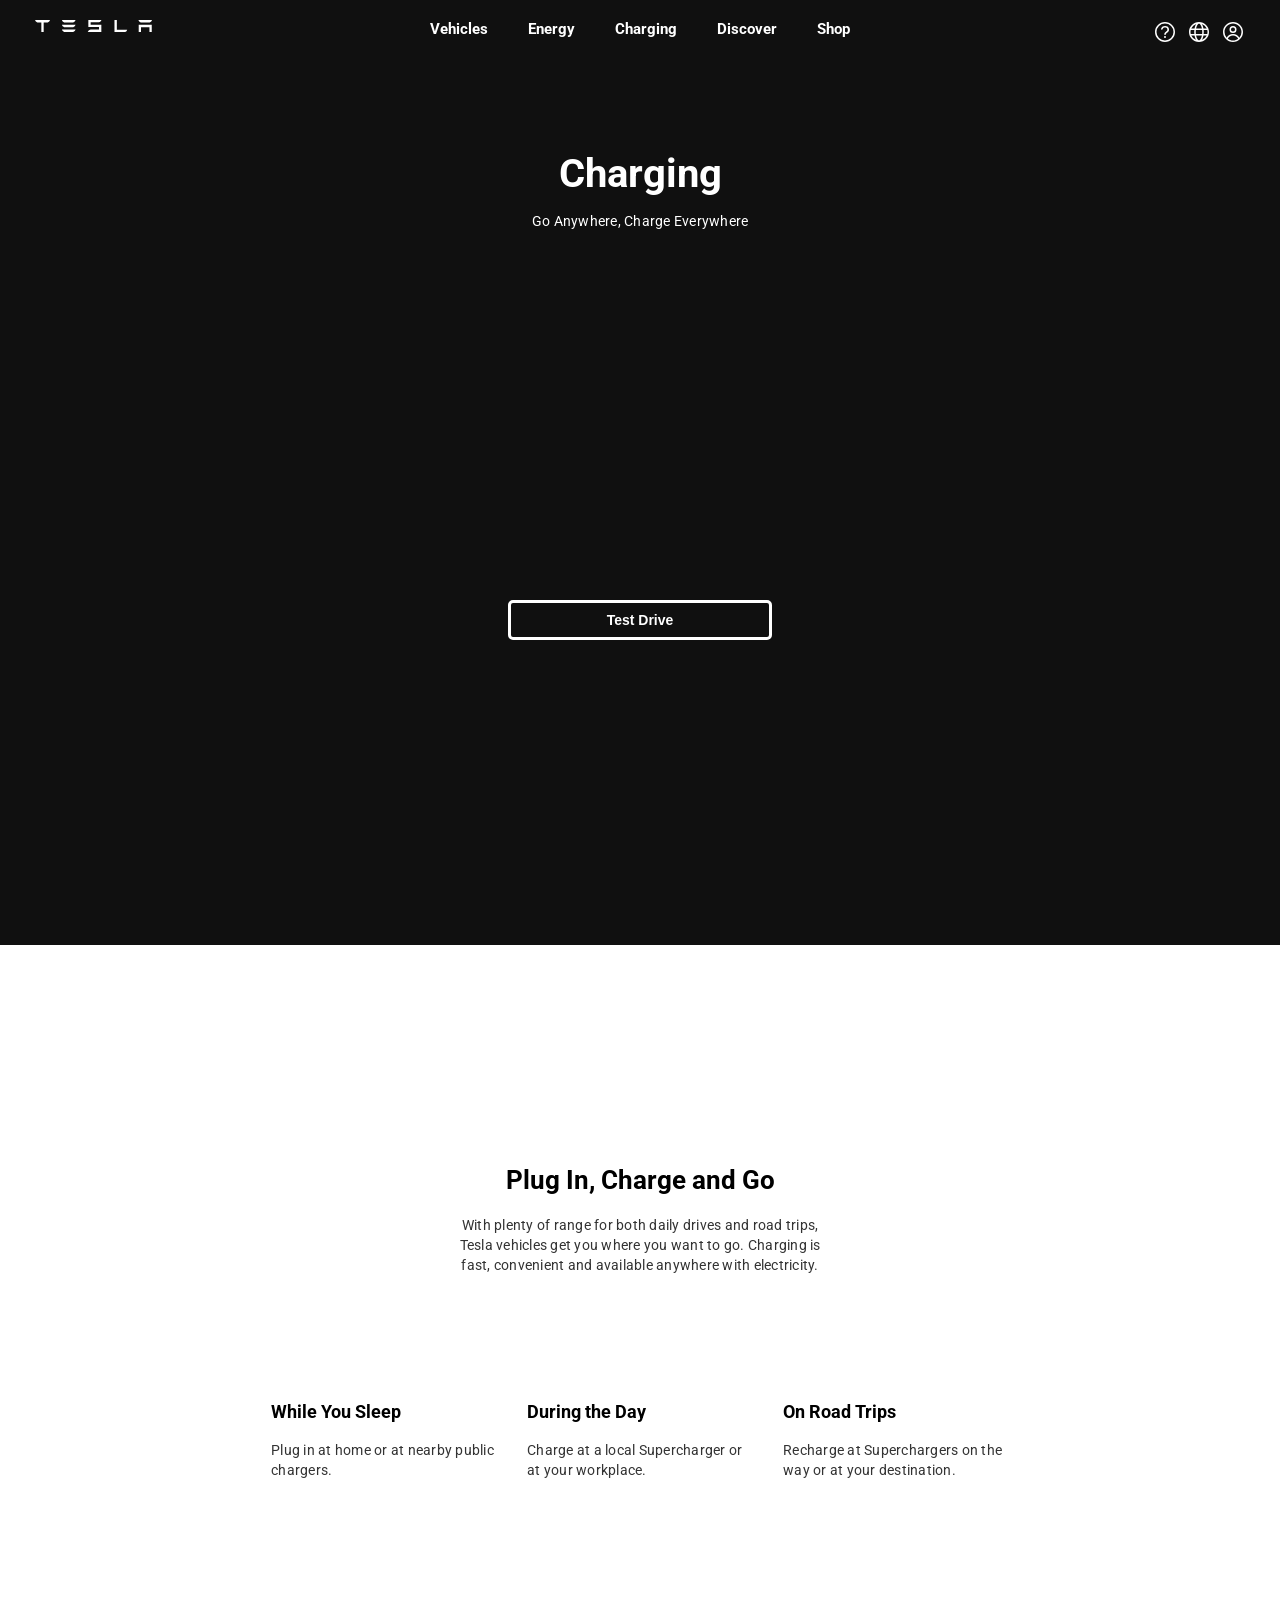
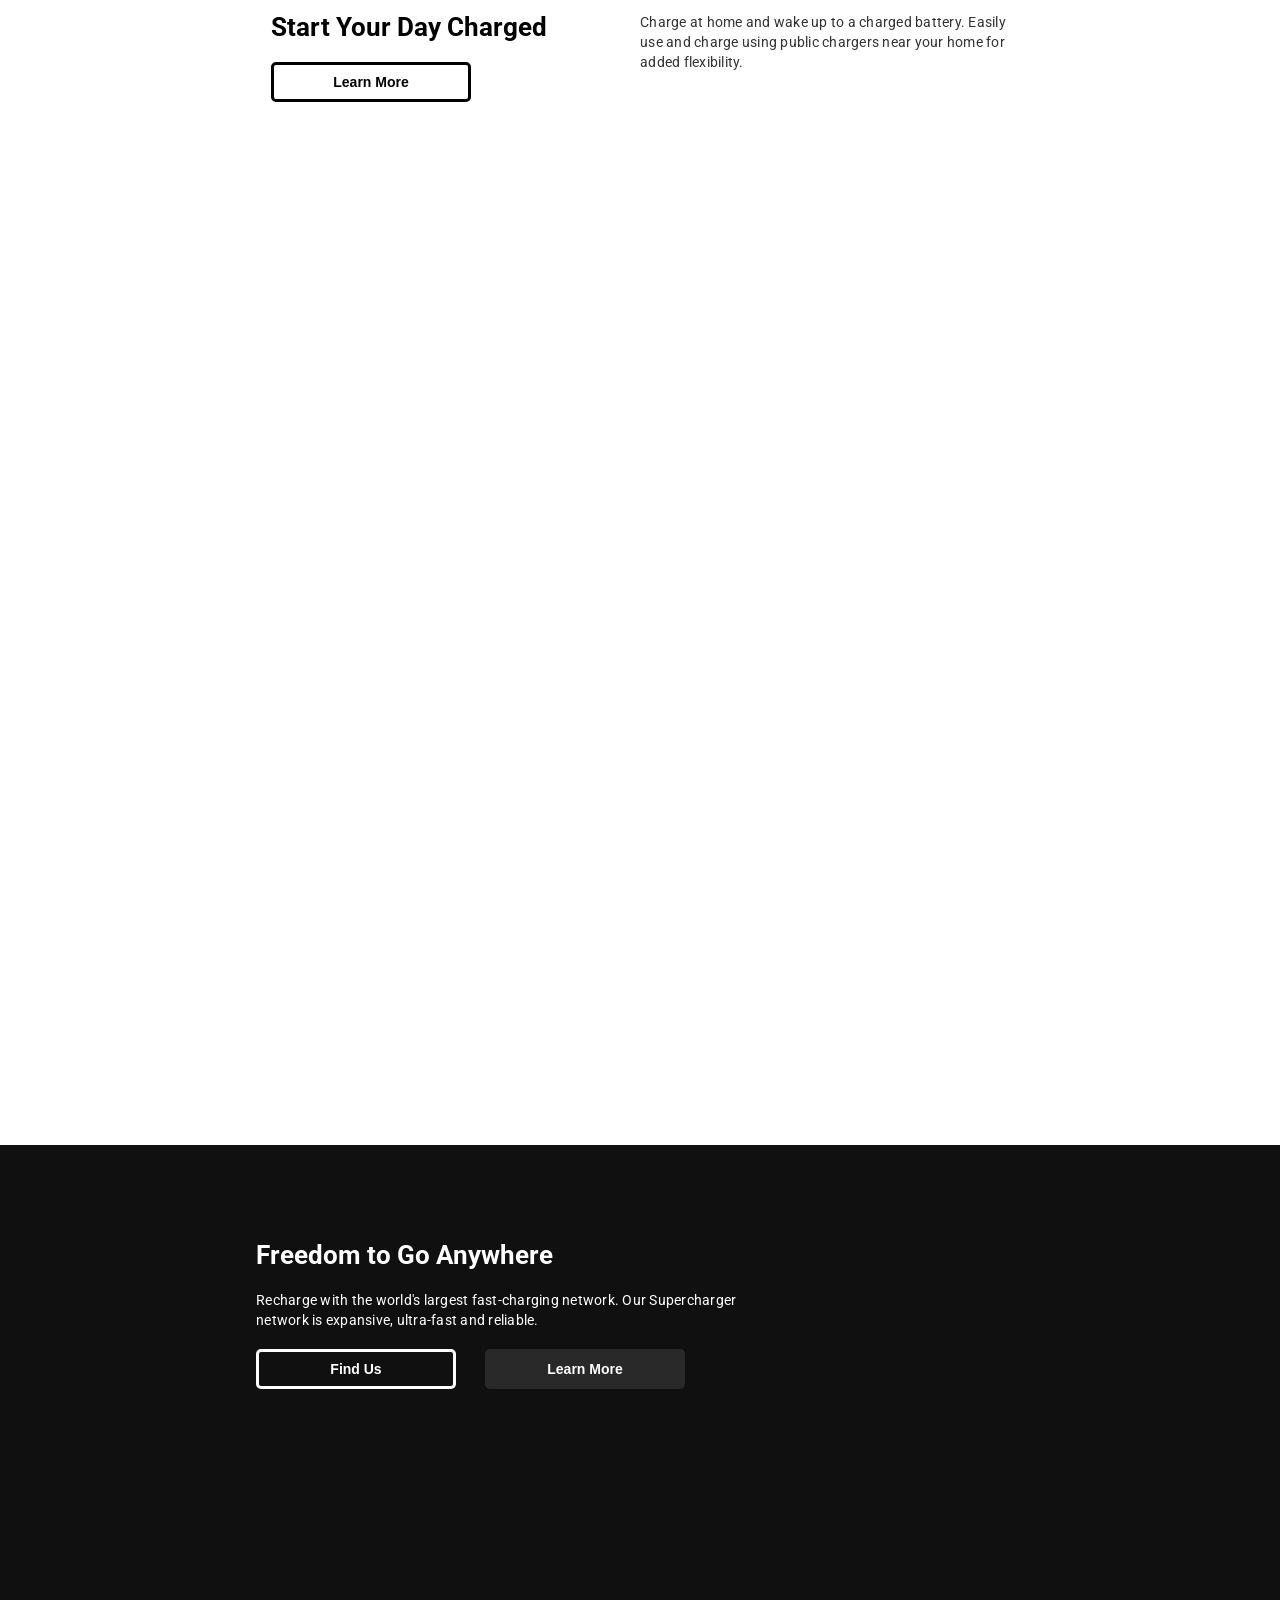
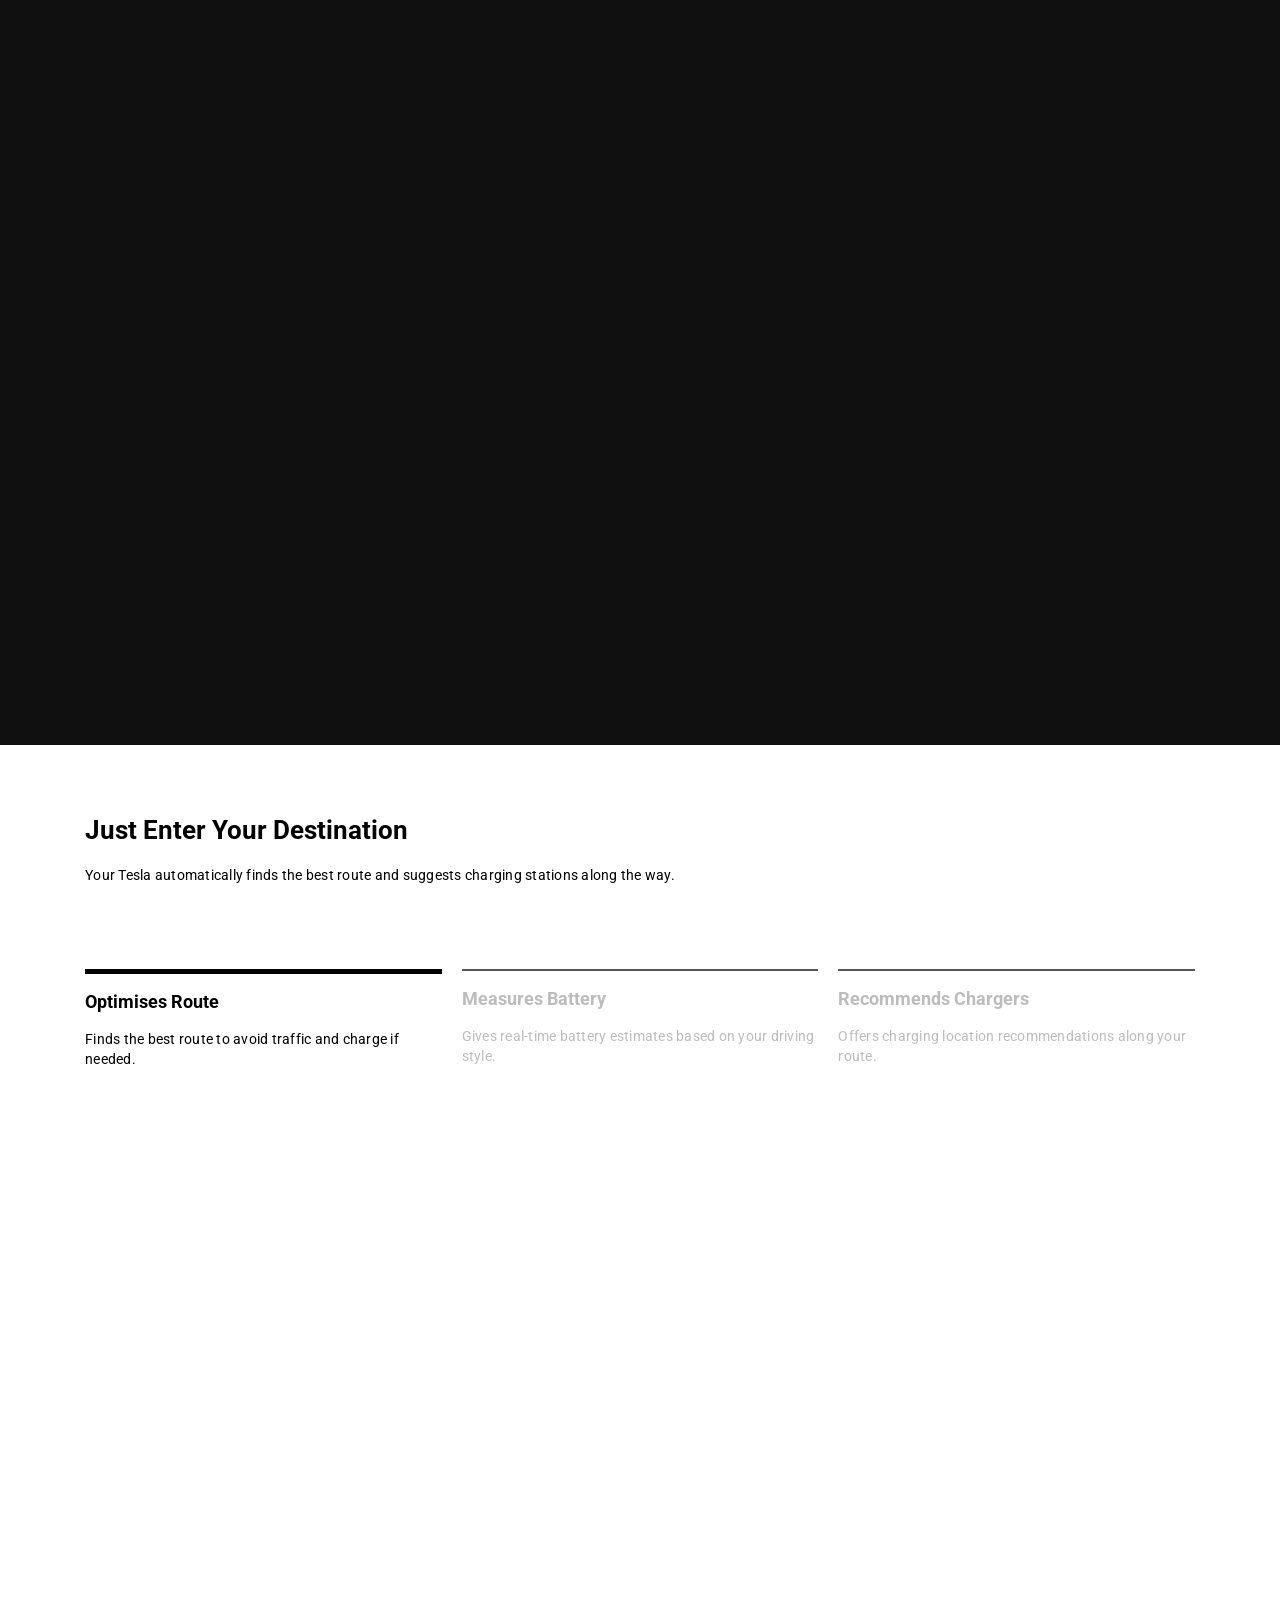
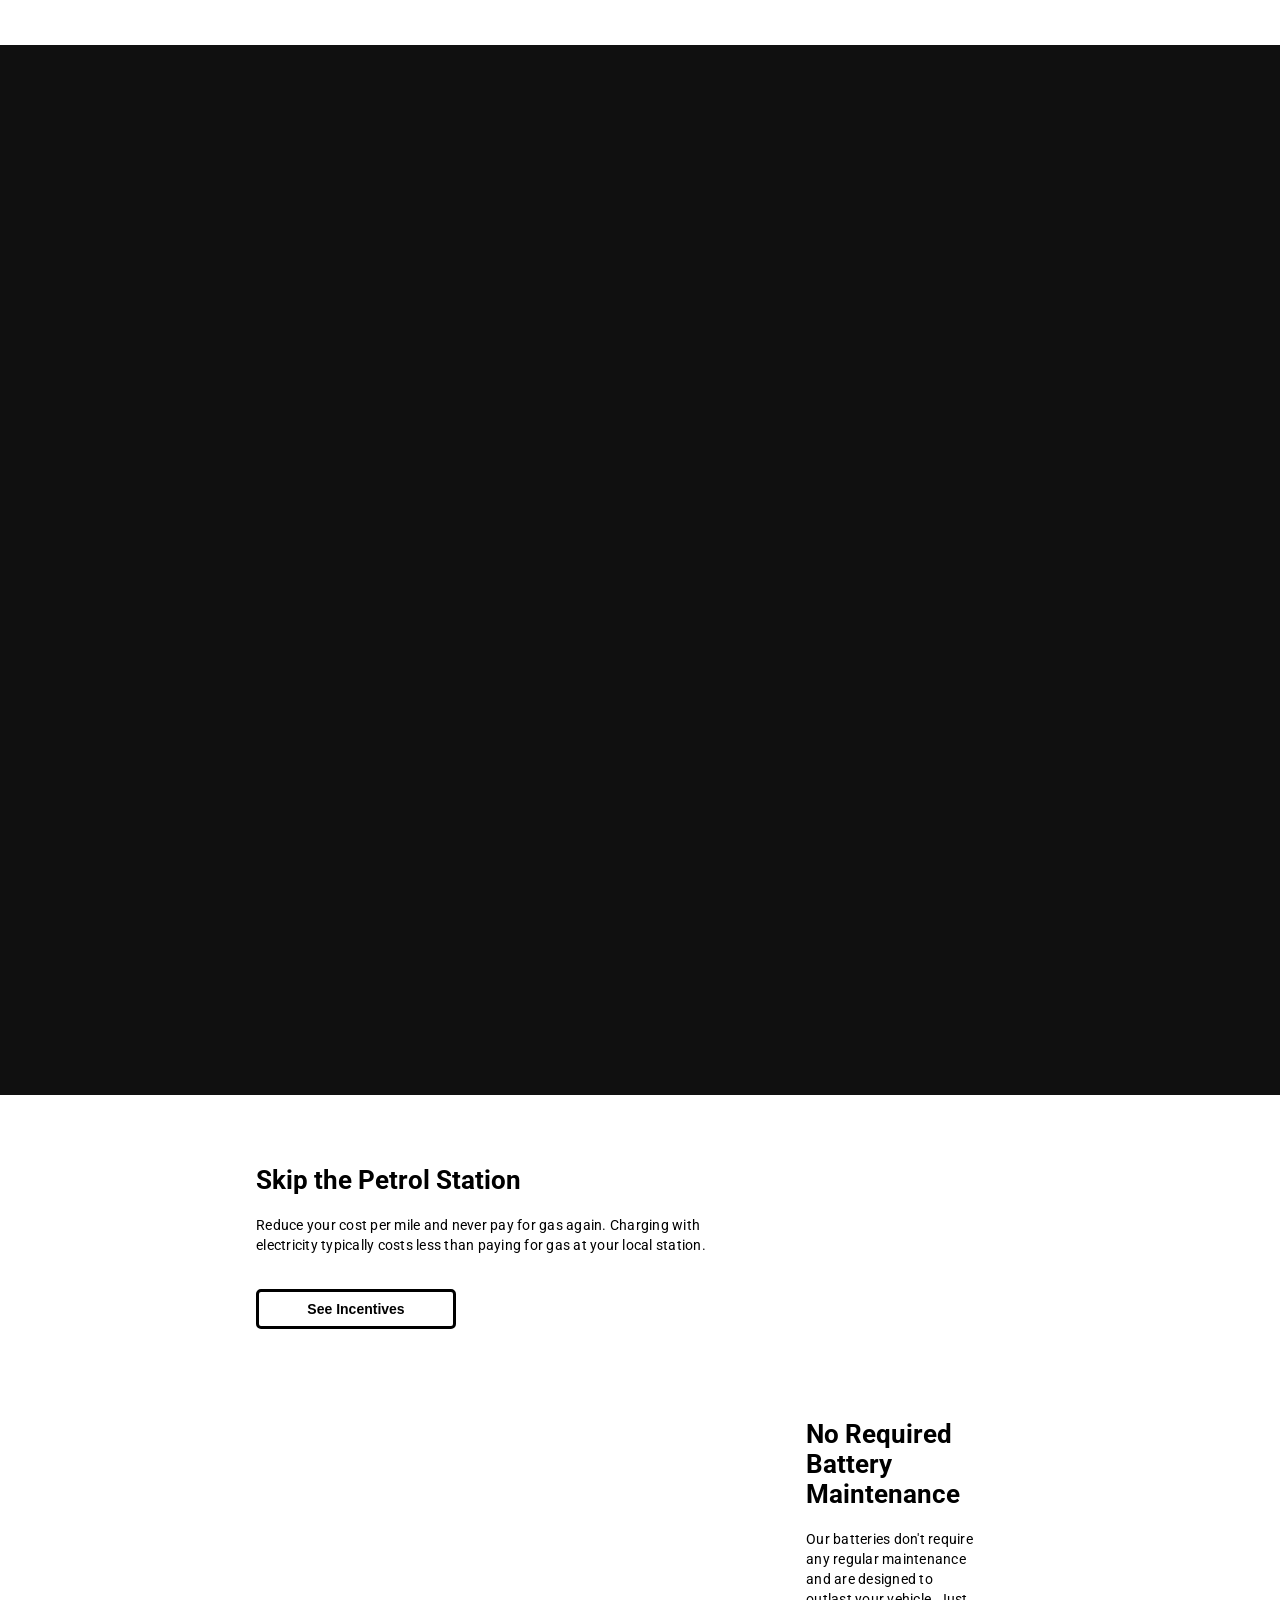
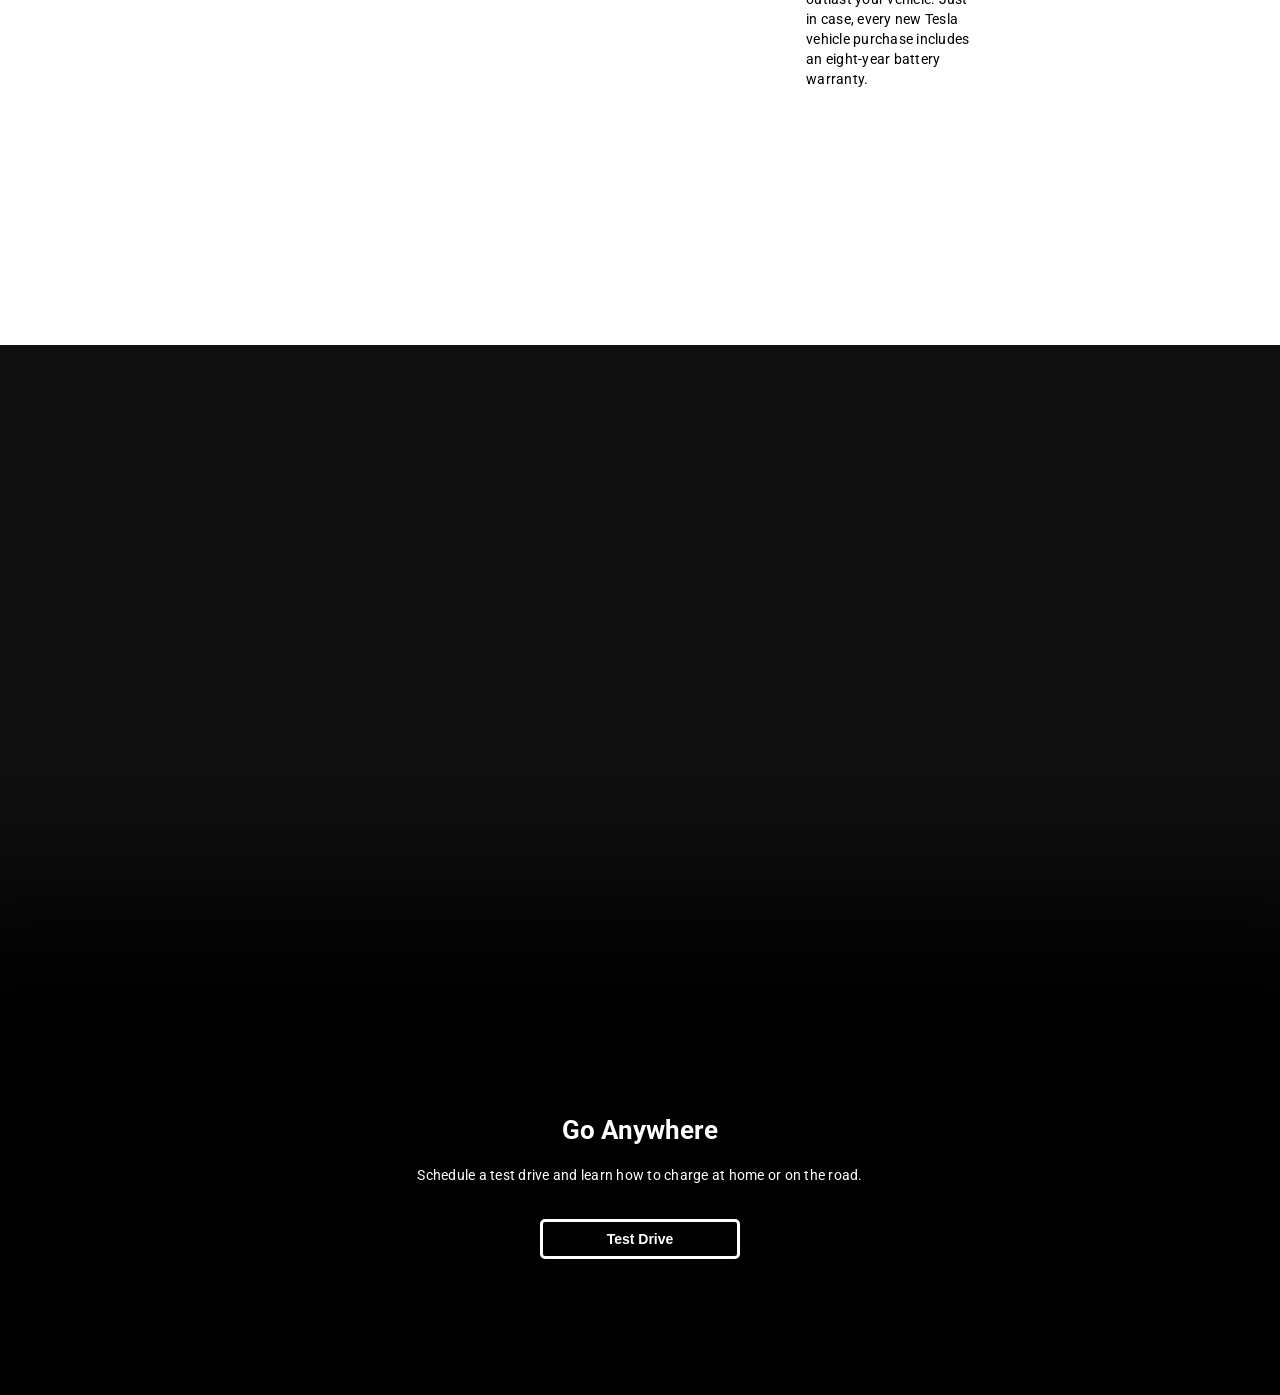
==== commit fd427658: "Website has been made to work for all screen sizes." ====
--- a/charging.html
+++ b/charging.html
@@ -69,14 +69,14 @@
                             <div class="dropdownContent" id="dropdownContEnergy">
                                 <div class="dropdownItemsCont">
                                     <div class="dropdownItems">                                            
-                                        <img src="https://digitalassets.tesla.com/tesla-contents/image/upload/f_auto,q_auto/Mega-Menu-Energy-Powerwall-Global.png" alt="">                                          
+                                        <a href="powerwall.html"><img src="https://digitalassets.tesla.com/tesla-contents/image/upload/f_auto,q_auto/Mega-Menu-Energy-Powerwall-Global.png" alt=""></a>                                          
                                         <h2>Powerwall</h2>
                                         <div class="itemLinks">
                                             <p>Learn</p>
                                         </div>
                                     </div>
                                     <div class="dropdownItems">
-                                        <img src="https://digitalassets.tesla.com/tesla-contents/image/upload/f_auto,q_auto/Mega-Menu-Energy-Megapack.png" alt="">
+                                        <a href="megapack.html"><img src="https://digitalassets.tesla.com/tesla-contents/image/upload/f_auto,q_auto/Mega-Menu-Energy-Megapack.png" alt=""></a>
                                         <h2>Megapack</h2>
                                         <div class="itemLinks">
                                             <p>Learn</p>
@@ -100,14 +100,14 @@
                             <div class="dropdownContent" id="dropdownContCharging">
                                 <div class="dropdownItemsCont">
                                     <div class="dropdownItems">                                            
-                                        <img src="https://digitalassets.tesla.com/tesla-contents/image/upload/f_auto,q_auto/Mega-Menu-Charging-Charging-Global.png" alt="">                                          
+                                        <a href="charging.html"><img src="https://digitalassets.tesla.com/tesla-contents/image/upload/f_auto,q_auto/Mega-Menu-Charging-Charging-Global.png" alt=""></a>                                          
                                         <h2>Charging</h2>
                                         <div class="itemLinks">
                                             <p>Learn</p>
                                         </div>
                                     </div>
                                     <div class="dropdownItems">
-                                        <img src="https://digitalassets.tesla.com/tesla-contents/image/upload/f_auto,q_auto/Mega-Menu-Charging-Home-Charging-Global.png" alt="">
+                                        <a href="homeCharging.html"><img src="https://digitalassets.tesla.com/tesla-contents/image/upload/f_auto,q_auto/Mega-Menu-Charging-Home-Charging-Global.png" alt=""></a>
                                         <h2>Home Charging</h2>
                                         <div class="itemLinks">
                                             <p>Learn</p>
@@ -115,7 +115,7 @@
                                         </div>                                               
                                       </div>
                                     <div class="dropdownItems">
-                                        <img src="https://digitalassets.tesla.com/tesla-contents/image/upload/f_auto,q_auto/Mega-Menu-Charging-Supercharging-EMEA.png" alt="">
+                                        <a href="supercharging.html"><img src="https://digitalassets.tesla.com/tesla-contents/image/upload/f_auto,q_auto/Mega-Menu-Charging-Supercharging-EMEA.png" alt=""></a>
                                         <h2>Supercharging</h2>
                                         <div class="itemLinks">
                                             <p>Learn</p>
@@ -154,7 +154,7 @@
                                             <li>Find a Body Shop</li>
                                         </ul>
                                     </div>
-                                    <div class="dropdownItems">
+                                    <div class="dropdownItems" id="dropdownInfo">
                                         <ul class="dropdownLinks">
                                             <li class="dropdownDiscoverHeaders">Company</li>
                                             <li>About</li>
@@ -206,6 +206,194 @@
                             </svg>
                         </li>
                     </div>
+                    <!--Dropdown menu for smaller screen sizes-->
+                    <div id="dropdownMenu">
+                        <li><button id="menuBtn" class="menubtnWhite">Menu</button></li>
+                        <div id="menuItems">
+                            <button class="menuCloseBtn">x</button>
+                            <h3 id="menuVehicles">Vehicles<span class="menuArrow">&#8594</span></h3>
+                            <h3 id="menuEnergy">Energy<span class="menuArrow">&#8594</span></h3>
+                            <h3 id="menuCharging">Charging<span class="menuArrow">&#8594</span></h3>
+                            <h3 id="menuDiscover">Discover<span class="menuArrow">&#8594</span></h3>
+                            <h3>Shop</h3>
+                            <h3>Support</h3>
+                            <h3>United Kingdom</h3>
+                            <h3>Account</h3>
+                        </div>
+                    </div>
+                    <!--Vehicles-->
+                    <div id="menuDropdownVehiclesCont" class="menuDropdownItemsCont">
+                        <div id="dropdownHeader">
+                            <h3 class="backBtn">&#8592</h3>
+                            <h4>Vehicles</h4>
+                            <button class="menuCloseBtn">x</button>
+                        </div>
+                        <div id="menuDropdownItems">
+                            <div class="dropdownItems">                                            
+                                <a href="model3Choose.html"><img src="https://digitalassets.tesla.com/tesla-contents/image/upload/f_auto,q_auto/Mega-Menu-Vehicles-Model-3-Performance-RHD.png" alt=""></a>
+                                <div>
+                                    <h2>Model 3</h2>
+                                    <div class="itemLinks">
+                                        <p>Learn</p>
+                                        <p>Order</p>
+                                    </div>
+                                </div>                                          
+                            </div>
+                            <div class="dropdownItems">
+                                <a href="modelY.html"><img src="https://digitalassets.tesla.com/tesla-contents/image/upload/f_auto,q_auto/Mega-Menu-Vehicles-Model-Y.png" alt=""></a>
+                                <div>
+                                    <h2>Model Y</h2>
+                                    <div class="itemLinks">
+                                        <p>Learn</p>
+                                        <p>Order</p>
+                                    </div> 
+                                </div>
+                              </div>
+                            <div class="dropdownItems">
+                                <a href="cybertruck.html"><img src="https://digitalassets.tesla.com/tesla-contents/image/upload/f_auto,q_auto/Mega-Menu-Vehicles-Cybertruck-1x.png" alt=""></a>
+                                <div>
+                                    <h2>Cybertruck</h2>
+                                    <div class="itemLinks">
+                                        <p>Learn</p>
+                                    </div> 
+                                </div>
+                            </div>
+                        </div>
+                        <div class="dropdownLine" id="menuLine"></div>
+                        <div>
+                            <ul class="dropdownLinks">
+                                <li>Test Drive</li>
+                                <li>Trade-in</li>
+                                <li>Pre-Configured Vehicles</li>
+                                <li>Certified Pre-Owned</li>
+                                <li>Company Car</li>
+                                <li>Model S</li>
+                                <li>Model X</li>
+                                <li>Roadster</li>
+                                <li>Semi</li>
+                            </ul>
+                        </div>
+                    </div>
+                    <!--Energy-->
+                    <div id="menuDropdownEnergyCont" class="menuDropdownItemsCont">
+                        <div id="dropdownHeader">
+                            <h3 class="backBtn">&#8592</h3>
+                            <h4>Energy</h4>
+                            <button class="menuCloseBtn">x</button>
+                        </div>
+                        <div id="menuDropdownItems">
+                            <div class="dropdownItems">                                            
+                                <a href="powerwall.html"><img src="https://digitalassets.tesla.com/tesla-contents/image/upload/f_auto,q_auto/Mega-Menu-Energy-Powerwall-Global.png" alt=""></a>
+                                <div>
+                                    <h2>Powerwall</h2>
+                                    <div class="itemLinks">
+                                        <p>Learn</p>
+                                    </div>
+                                </div>                                          
+                            </div>
+                            <div class="dropdownItems">
+                                <a href="megapack.html"><img src="https://digitalassets.tesla.com/tesla-contents/image/upload/f_auto,q_auto/Mega-Menu-Energy-Megapack.png" alt=""></a>
+                                <div>
+                                    <h2>Megapack</h2>
+                                    <div class="itemLinks">
+                                        <p>Learn</p>
+                                    </div>
+                                </div>
+                              </div>
+                            <div class="dropdownLine" id="menuLine"></div>
+                            <div>
+                                <ul class="dropdownLinks">
+                                    <li>Support</li>
+                                    <li>Partner with Tesla</li>
+                                    <li>Customer Stories</li>
+                                    <li>Utilities</li>
+                                    <li>Commercial</li>
+                                </ul>
+                            </div>
+                        </div>
+                    </div>
+                    <!--Charging-->
+                    <div id="menuDropdownChargingCont" class="menuDropdownItemsCont">
+                        <div id="dropdownHeader">
+                            <h3 class="backBtn">&#8592</h3>
+                            <h4>Charging</h4>
+                            <button class="menuCloseBtn">x</button>
+                        </div>
+                        <div id="menuDropdownItems">
+                            <div class="dropdownItems">                                            
+                                <a href="charging.html"><img src="https://digitalassets.tesla.com/tesla-contents/image/upload/f_auto,q_auto/Mega-Menu-Charging-Charging-Global.png" alt=""></a>
+                                <div>
+                                    <h2>Charging</h2>
+                                    <div class="itemLinks">
+                                        <p>Learn</p>
+                                    </div>
+                                </div>                                         
+                            </div>
+                            <div class="dropdownItems">
+                                <a href="homeCharging.html"><img src="https://digitalassets.tesla.com/tesla-contents/image/upload/f_auto,q_auto/Mega-Menu-Charging-Home-Charging-Global.png" alt=""></a>
+                                <div>
+                                    <h2>Home Charging</h2>
+                                    <div class="itemLinks">
+                                        <p>Learn</p>
+                                        <p>Shop</p>
+                                    </div> 
+                                </div>
+                              </div>
+                            <div class="dropdownItems">
+                                <a href="supercharging.html"><img src="https://digitalassets.tesla.com/tesla-contents/image/upload/f_auto,q_auto/Mega-Menu-Charging-Supercharging-EMEA.png" alt=""></a>
+                                <div>
+                                    <h2>Supercharging</h2>
+                                    <div class="itemLinks">
+                                        <p>Learn</p>
+                                        <p>Find</p>
+                                    </div> 
+                                </div>
+                            </div>
+                            <div class="dropdownLine" id="menuLine"></div>
+                            <div>
+                                <ul class="dropdownLinks">
+                                    <li>Supercharger Voting</li>
+                                    <li>Host a Supercharger</li>
+                                    <li>Host Wall Connectors</li>
+                                </ul>
+                            </div>
+                        </div>
+                    </div>
+                    <!--Discover-->
+                    <div id="menuDropdownDiscoverCont" class="menuDropdownItemsCont">
+                        <div id="dropdownHeader">
+                            <h3 class="backBtn">&#8592</h3>
+                            <h4>Discover</h4>
+                            <button class="menuCloseBtn">x</button>
+                        </div>
+                        <div id="menuDropdownItems">
+                            <div class="dropdownItems">
+                                <ul class="dropdownLinks">
+                                    <li class="dropdownDiscoverHeaders">Resources</li>
+                                    <li>Test Drives</li>
+                                    <li>Customer Stories</li>
+                                    <li>Events</li>
+                                    <li>Video Guides</li>
+                                </ul>                                            
+                            </div>
+                            <div class="dropdownItems">
+                                <ul class="dropdownLinks">
+                                    <li class="dropdownDiscoverHeaders">Location Services</li>
+                                    <li>Find Us</li>
+                                    <li>Find a Certified Installer</li>
+                                    <li>Find a Body Shop</li>
+                                </ul>
+                            </div>
+                            <div class="dropdownItems" id="dropdownInfo">
+                                <ul class="dropdownLinks">
+                                    <li class="dropdownDiscoverHeaders">Company</li>
+                                    <li>About</li>
+                                    <li>Careers</li>
+                                    <li>Investor Relations</li>
+                                </ul>
+                            </div>
+                        </div>
+                    </div>
                 </ul>
             </nav>
             <div class="headerAndBtns" id="chargeHeaderandBtns">
@@ -213,108 +401,112 @@
                 <div>
                     <h1>Charging</h1>
                     <p>Go Anywhere, Charge Everywhere</p>
-                    <button>Test Drive</button>
+                    <div class="block">
+                        <button>Test Drive</button>
+                    </div>
                 </div>
             </div>                   
-    </div>
-    <div id="chargeSection2" class="sections">
-        <div id="chargeHeader">
-            <div>
-                <h2>Plug In, Charge and Go</h2>
-                <p>With plenty of range for both daily drives and road trips, Tesla vehicles get you where you want to go. Charging is fast, convenient and available anywhere with electricity.</p>
+        </div>
+        <div id="chargeSection2" class="sections">
+            <div id="chargeHeader">
+                <div>
+                    <h2>Plug In, Charge and Go</h2>
+                    <p>With plenty of range for both daily drives and road trips, Tesla vehicles get you where you want to go. Charging is fast, convenient and available anywhere with electricity.</p>
+                </div>
             </div>
-        </div>
-        <div id="chargeInfo">
-            <div>
-                <img src="https://digitalassets.tesla.com/tesla-contents/image/upload/f_auto,q_auto/Charging-Carousel-1-Sleep-Desktop.jpg" alt="">
-                <h3>While You Sleep</h3>
-                <p>Plug in at home or at nearby public chargers.</p>
+            <div id="chargeInfo">
+                <div>
+                    <img src="https://digitalassets.tesla.com/tesla-contents/image/upload/f_auto,q_auto/Charging-Carousel-1-Sleep-Desktop.jpg" alt="">
+                    <h3>While You Sleep</h3>
+                    <p>Plug in at home or at nearby public chargers.</p>
+                </div>
+                <div>
+                    <img src="https://digitalassets.tesla.com/tesla-contents/image/upload/f_auto,q_auto/Charging-Carousel-1-Daily-Life-Desktop.jpg" alt="">
+                    <h3>During the Day</h3>
+                    <p>Charge at a local Supercharger or at your workplace.</p>
+                </div>
+                <div>
+                    <img src="https://digitalassets.tesla.com/tesla-contents/image/upload/f_auto,q_auto/Charging-Carousel-1-Road-Trip-Desktop.jpg" alt="">
+                    <h3>On Road Trips</h3>
+                    <p>Recharge at Superchargers on the way or at your destination.</p>
+                </div>
             </div>
-            <div>
-                <img src="https://digitalassets.tesla.com/tesla-contents/image/upload/f_auto,q_auto/Charging-Carousel-1-Daily-Life-Desktop.jpg" alt="">
-                <h3>During the Day</h3>
-                <p>Charge at a local Supercharger or at your workplace.</p>
+            <div id="startChargedCont">
+                <img src="https://digitalassets.tesla.com/tesla-contents/image/upload/f_auto,q_auto/Charging-Convenient-Lifestyle-Desktop.jpg" alt="">
+                <div id="startCharged">
+                    <div>
+                        <h2>Start Your Day Charged</h2>
+                        <div class="block">
+                            <button>Learn More</button>
+                        </div>
+                    </div>
+                    <p>Charge at home and wake up to a charged battery. Easily use and charge using public chargers near your home for added flexibility.</p>
+                </div>
             </div>
-            <div>
-                <img src="https://digitalassets.tesla.com/tesla-contents/image/upload/f_auto,q_auto/Charging-Carousel-1-Road-Trip-Desktop.jpg" alt="">
-                <h3>On Road Trips</h3>
-                <p>Recharge at Superchargers on the way or at your destination.</p>
+        </div>
+        <div id="chargeSection3" class="sections">
+            <div id="freedomCont">
+                <h2>Freedom to Go Anywhere</h2>
+                <p>Recharge with the world's largest fast-charging network. Our Supercharger network is expansive, ultra-fast and reliable.</p>
+                <div class="block"> 
+                    <button id="chargeFindBtn">Find Us</button>
+                    <button id="chargeLearnBtn">Learn More</button>
+                </div>
             </div>
         </div>
-        <div id="startChargedCont">
-            <img src="https://digitalassets.tesla.com/tesla-contents/image/upload/f_auto,q_auto/Charging-Convenient-Lifestyle-Desktop.jpg" alt="">
-            <div id="startCharged">
-                <div>
-                    <h2>Start Your Day Charged</h2>
-                    <button>Learn More</button>
-                </div>
-                <p>Charge at home and wake up to a charged battery. Easily use and charge using public chargers near your home for added flexibility.</p>
+        <div id="chargeSection4" class="sections">
+            <div id="chargeRouteCont">
+                <div id="mYTripCont">
+                    <div id="chargeRouteHeader">
+                        <h2>Just Enter Your Destination</h2>
+                        <p>Your Tesla automatically finds the best route and suggests charging stations along the way.</p>
+                    </div>
+                    <div id="pwEnergyCont">
+                        <img id="chargeImg" src="https://digitalassets.tesla.com/tesla-contents/image/upload/f_auto,q_auto/Charging-Carousel-2-Optimize-Desktop-RHD.jpg" alt="">
+                    </div>
+                    <div id="mYTrips">
+                        <div id="chargeInfo1">
+                            <h3>Optimises Route</h3>
+                            <p>Finds the best route to avoid traffic and charge if needed.</p>
+                        </div>
+                        <div id="chargeInfo2">
+                            <h3>Measures Battery</h3>
+                            <p>Gives real-time battery estimates based on your driving style.</p>
+                        </div>
+                        <div id="chargeInfo3">
+                            <h3>Recommends Chargers</h3>
+                            <p>Offers charging location recommendations along your route.</p>
+                        </div>
+                    </div>
+                </div>
             </div>
         </div>
-    </div>
-    <div id="chargeSection3" class="sections">
-        <div id="freedomCont">
-            <h2>Freedom to Go Anywhere</h2>
-            <p>Recharge with the world's largest fast-charging network. Our Supercharger network is expansive, ultra-fast and reliable.</p>
-            <div>
-                <button id="chargeFindBtn">Find Us</button>
-                <button id="chargeLearnBtn">Learn More</button>
+        <div id="chargeSection5" class="sections">
+        </div>
+        <div id="chargeSection6" class="sections">
+            <div id="batteryCont">
+                <div id="reduceCostInfo">
+                    <h2>Skip the Petrol Station</h2>
+                    <p>Reduce your cost per mile and never pay for gas again. Charging with electricity typically costs less than paying for gas at your local station.</p>
+                    <button>See Incentives</button>
+                </div>
+                <div id="warrantyInfo">
+                    <img src="https://digitalassets.tesla.com/tesla-contents/image/upload/f_auto,q_auto/Charging-Battery-Desktop.jpg" alt="">
+                    <div>
+                        <h2>No Required Battery Maintenance</h2>
+                        <p>Our batteries don't require any regular maintenance and are designed to outlast your vehicle. Just in case, every new Tesla vehicle purchase includes an eight-year battery warranty.</p>
+                    </div>
+                </div>
             </div>
         </div>
-    </div>
-    <div id="chargeSection4" class="sections">
-        <div id="chargeRouteCont">
-            <div id="mYTripCont">
-                <div id="chargeRouteHeader">
-                    <h2>Just Enter Your Destination</h2>
-                    <p>Your Tesla automatically finds the best route and suggests charging stations along the way.</p>
-                </div>
-                <div id="pwEnergyCont">
-                    <img id="chargeImg" src="https://digitalassets.tesla.com/tesla-contents/image/upload/f_auto,q_auto/Charging-Carousel-2-Optimize-Desktop-RHD.jpg" alt="">
-                </div>
-                <div id="mYTrips">
-                    <div id="chargeInfo1">
-                        <h3>Optimises Route</h3>
-                        <p>Finds the best route to avoid traffic and charge if needed.</p>
-                    </div>
-                    <div id="chargeInfo2">
-                        <h3>Measures Battery</h3>
-                        <p>Gives real-time battery estimates based on your driving style.</p>
-                    </div>
-                    <div id="chargeInfo3">
-                        <h3>Recommends Chargers</h3>
-                        <p>Offers charging location recommendations along your route.</p>
-                    </div>
-                </div>
-            </div>
-        </div>
-    </div>
-    <div id="chargeSection5" class="sections">
-    </div>
-    <div id="chargeSection6" class="sections">
-        <div id="batteryCont">
-            <div id="reduceCostInfo">
-                <h2>Skip the Petrol Station</h2>
-                <p>Reduce your cost per mile and never pay for gas again. Charging with electricity typically costs less than paying for gas at your local station.</p>
-                <button>See Incentives</button>
-            </div>
-            <div id="warrantyInfo">
-                <img src="https://digitalassets.tesla.com/tesla-contents/image/upload/f_auto,q_auto/Charging-Battery-Desktop.jpg" alt="">
-                <div>
-                    <h2>No Required Battery Maintenance</h2>
-                    <p>Our batteries don't require any regular maintenance and are designed to outlast your vehicle. Just in case, every new Tesla vehicle purchase includes an eight-year battery warranty.</p>
-                </div>
-            </div>
-        </div>
-    </div>
-    <div id="chargeSection7" class="sections">
-    </div>
-    <div id="chargeSection8" class="sections">
-        <h2>Go Anywhere</h2>
-        <p>Schedule a test drive and learn how to charge at home or on the road.</p>
-        <button>Test Drive</button>
-    </div>
-    <script type="text/javascript" src="http://code.jquery.com/jquery-3.7.1.min.js"></script>
-    <script src="index.js"></script>
+        <div id="chargeSection7" class="sections">
+        </div>
+        <div id="chargeSection8" class="sections">
+            <h2>Go Anywhere</h2>
+            <p>Schedule a test drive and learn how to charge at home or on the road.</p>
+            <button>Test Drive</button>
+        </div>
+        <script type="text/javascript" src="http://code.jquery.com/jquery-3.7.1.min.js"></script>
+        <script src="index.js"></script>
     </body> 
 </html>
--- a/index.css
+++ b/index.css
@@ -1,3 +1,7 @@
+html {
+    overflow-x: hidden;
+}
+
 body {
     font-family: 'Roboto', sans-serif;
     margin: 0px;
@@ -60,9 +64,19 @@
 
 .sections {
     background-size: cover;
-    background-position: 0px -100px;
+    background-repeat: no-repeat;
+    background-position: center center;
     height: 100vh;
+    width: 100vw;
+    max-width: 100%;
     text-align: center;
+}
+
+#homeSection1Header {
+    display: flex;
+    flex-direction: column;
+    justify-content: space-between;
+    height: 100%;
 }
 
 #homeSection1 {
@@ -86,7 +100,7 @@
 }
 
 .section1and2Btns {
-    margin-top: 600px;
+    margin-bottom: 225px;
     display: flex;
     justify-content: center;
     gap: 25px;
@@ -114,7 +128,9 @@
 
 #homeSection2 {
     background-image: url(https://digitalassets.tesla.com/tesla-contents/image/upload/f_auto,q_auto/Homepage-Model-3-Desktop-RHD-v2.jpg);
-    
+    display: flex;
+    flex-direction: column;
+    justify-content: space-between;
 }
 
 #section2InfoLink, #section3Header p, #section5Header p{
@@ -122,7 +138,11 @@
 }
 
 #section2Btns {
-    margin-top: 550px;
+    margin-bottom: 0px;
+}
+
+#section2BtnsCont {
+    margin-bottom: 50px;
 }
 
 #orderBtn2 {
@@ -132,7 +152,7 @@
 
 #learnBtn {
     color: rgb(87, 87, 87);
-    background-color: rgb(186, 186, 186);
+    background-color: rgb(232, 232, 232);
 }
 
 #testDrivePara {
@@ -145,37 +165,62 @@
 /*Section 3 (Model S)*/
 
 #homeSection3 {
-    background-image: url(https://digitalassets.tesla.com/tesla-contents/image/upload/f_auto,q_auto:best/Model-S-homepage-desktop);
+    background-image: url(https://digitalassets.tesla.com/tesla-contents/image/upload/f_auto,q_auto/Homepage-Model-S-Desktop-v2.jpg);
+    display: flex;
+    flex-direction: column;
+    justify-content: space-between;
+    color: white;
 }
 
 .learnBtn2 {
     color: white;
-    background-color: rgb(48, 48, 48);
-    margin-top: 525px;
+    background-color: rgb(30, 30, 30);
+}
+
+#learnMoreBtn {
+    margin-bottom: 100px;
 }
 
 #lefthdPara {
     padding-top: 50px;
-    color: rgb(53, 53, 53);
-}
-
-
-/*Section 4 (Solar and Powerwall)*/
+    margin-bottom: 64px;
+    color: white;
+}
+
+
+/*Section 4 (Powerwall)*/
 
 #homeSection4 {
-    background-image: url(https://digitalassets.tesla.com/tesla-contents/image/upload/f_auto,q_auto/Desktop_SolarPanels.jpg);
-    background-position: 0px -300px;
+    background-image: url(https://digitalassets.tesla.com/tesla-contents/image/upload/f_auto,q_auto/Homepage-Powerwall-01-Desktop.jpg);
+    display: flex;
+    flex-direction: column;
+    justify-content: space-between;
+    align-items: center;
+}
+
+#homeSection4 h1 {
+    color: white;
+}
+
+.powerwallBtns {
+    display: flex;
+    justify-content: center;
+    gap: 25px;
 }
 
 /*Section 5 (Model X)*/
 
 #homeSection5 {
-    background-image: url(https://digitalassets.tesla.com/tesla-contents/image/upload/f_auto,q_auto/Homepage-Model-X-Desktop.jpg);
+    background-image: url(https://digitalassets.tesla.com/tesla-contents/image/upload/f_auto,q_auto/Homepage-Model-X-Desktop-v2.jpg);
+    display: flex;
+    flex-direction: column;
+    justify-content: space-between;
 }
 
 #lefthdPara2 {
     color: white;
     padding-top: 50px;
+    margin-bottom: 64px;
 }
 
 /*Section 6 (Experience Tesla)*/
@@ -186,10 +231,16 @@
 
 video {
     position: relative;
+    height: 120vh;
 }
 
 #section6Content {
+    display: flex;
+    flex-direction: column;
+    justify-content: space-between;
+    align-items: center;
     position: absolute;
+    height: 100%;
     width: 100%;   
     top: 0px;
 }
@@ -203,7 +254,6 @@
     border: solid;
     border-color: white;
     color: white;
-    margin-top: 525px;
 }
 
 /*Section 7 (Accessories)*/
@@ -211,19 +261,15 @@
 #homeSection7 {
     background-image: url(https://digitalassets.tesla.com/tesla-contents/image/upload/f_auto,q_auto/Homepage-Accessories-Desktop-EMEA.jpg);
     margin-top: 100px;
+    display: flex;
+    flex-direction: column;
+    justify-content: space-between;
+    align-items: center;
 }
 
 #shopBtn {
-    margin-top: 575px;
     color: rgb(110, 110, 110);
-}
-
-/*Footer*/
-
-footer {
-    height: 75px;
-    background-color: black;
-    
+    margin-bottom: 125px;
 }
 
 /*Drop-down Menu*/
@@ -297,6 +343,10 @@
     margin-left: 50px;
 }
 
+#dropdownInfo {
+    margin-right: 175px;
+}
+
 .dropdownLinks li {
     padding: 7px;
     list-style-type: none;
@@ -321,11 +371,108 @@
     font-weight: normal;
 }
 
+/*Dropdown menu for smaller screen sizes*/
+
+#menuBtn {
+    width: 85px;
+    height: 30px;
+    margin-top: 15px;
+    margin-right: 35px;
+    padding-right: 5px;
+    padding-left: 5px;
+    background-color: rgba(89, 89, 89, 0.1);
+    cursor: pointer;
+}
+
+.menubtnWhite {
+    color: white;
+}
+
+#dropdownMenu {
+    position: absolute;
+    right: 0px;
+}
+
+#dropdownMenu li {
+    width: 75px;
+    height: 30px;
+}
+
+#menuItems {
+    text-align: left;
+    background-color: white;
+    width: 100vw;
+    height: 100vh;
+    padding-top: 100px;
+    display: none;
+    margin-top: -50px;
+}
+
+#menuItems h3 {
+    padding: 25px;
+    padding-left: 50px;
+    margin: 0px;
+}
+
+#menuItems h3:hover {
+    background-color: rgb(241, 241, 241);
+    cursor: pointer;
+}
+
+.menuCloseBtn {
+    width: 25px;
+    height: 25px;
+    float: right;
+    margin-top: -50px;
+    margin-right: 17px;
+    cursor: pointer;
+}
+
+.menuArrow {
+    float: right;
+}
+
+.menuDropdownItemsCont {
+    display: none;
+    height: 100vh;
+    width: 100vw;
+    background-color: white;
+    position: absolute;
+}
+
+#menuDropdownItems {
+    display: flex;
+}
+
+#menuLine {
+    width: 80vw;
+    height: 2px;
+}
+
+.menuDropdownItemsCont button {
+    float: none;
+    margin-top: 0px;
+}
+
+#dropdownHeader {
+    display: flex;
+    justify-content: space-between;
+    align-items: center;
+    margin-left: 25px;
+    margin-right: 25px;
+}
+
+.backBtn {
+    cursor: pointer;
+}
+
 /*------------------------------------------- Model 3 Choose Page -------------------------------------------*/
 
 #m3Choose {
     background-image: url(https://digitalassets.tesla.com/tesla-contents/image/upload/f_auto,q_auto/Model-3-Choose-Standard-Desktop-RHD.png);
     transition: 0.75s;
+    overflow: hidden;
+    height: 105vh;
 }
 
 #m3Choose .dropBtn {
@@ -355,11 +502,11 @@
 }
 
 #m3ChooseHeaderandBtns button {
-    margin: 7px;
-    margin-left: 0px;
-}
-
-#performancePara {
+    margin-top: 7px;
+    margin-bottom: 7px;
+}
+
+.performancePara {
     font-size: 14px;
     font-weight: bold;
     display: inline;
@@ -379,15 +526,17 @@
     background-color: rgb(38, 38, 38);
 }
 
-#downArrow {
+.downArrow {
     font-size: 20px;
     margin-right: 10px;
     display: inline;
 }
 
-#m3ChoosePerformanceCont {
+.m3ChoosePerformanceCont {
     padding-top: 15px;
+    padding-bottom: 15px;
     cursor: pointer;
+    width: 200px;
 }
 
 /*------------------------------------------- Model Y Page -------------------------------------------*/
@@ -403,6 +552,13 @@
     padding-top: 100px;
 }
 
+#mYheaderandBtns {
+    display: flex;
+    flex-direction: column;
+    justify-content: space-between;
+    height: 90vh;
+}
+
 #mYOrderBtn {
     background-color: rgb(66, 94, 255);
     color: white;
@@ -422,7 +578,6 @@
     display: flex;
     justify-content: center;
     color: white;
-    margin-top: 525px;
 }
 
 #mYInfoCont div {
@@ -465,7 +620,7 @@
 #modelYSection3 {
     background-color: black;
     color: white;
-    height: 1500px;
+    height: 2000px;
 }
 
 #modelYSection3 video {
@@ -500,6 +655,10 @@
     padding: 25px;
 }
 
+.mYAccidentDiv h2 {
+    margin-top: 16px;
+}
+
 #mYunderline {
     text-decoration: underline;
 }
@@ -540,6 +699,8 @@
 
 #modelYSection4 {
     position: relative;
+    width: 100%;
+    height: auto;
 }
 
 #modelYSection4 div {
@@ -552,6 +713,11 @@
     margin-top: 200px;
 }
 
+#modelYSection4 video {
+    width: 100%;
+    height: auto;
+}
+
 .underline {
     text-decoration: underline;
 }
@@ -565,10 +731,10 @@
 #modelYSection5 img {
     max-width: 1100px;
     max-height: 1100px;
-    width: auto;
+    width: 75%;
     height: auto;
-    border-radius: 10px;
-    margin-top: 250px;
+    border-radius: 5px;
+    margin-top: 100px;
 }
 
 #modelYSection5 button {
@@ -602,6 +768,10 @@
     margin-top: 100px;
     font-size: 12px;
     text-align: center;
+}
+
+#mYChargingInfo #mYChargingInfoBtns {
+    width: 100%;
 }
 
 /*Section 6*/
@@ -673,6 +843,14 @@
     background-image: url(https://digitalassets.tesla.com/tesla-contents/image/upload/f_auto,q_auto/Cybertruck-Main-Hero-Hedgehog-Desktop.png) !important;
 }
 
+#ctHeaderCont {
+    display: flex;
+    flex-direction: column;
+    justify-content: space-between;
+    align-items: center;
+    height: 80vh;
+}
+
 #ctHeaderandBtns {
     width: 100%;
     height: 600px;
@@ -680,7 +858,7 @@
 
 #ctHeaderandBtns div {
     width: 100%;
-    margin-top: 100px;
+    margin-top: 50px;
 }
 
 #ctHeaderandBtns button {
@@ -689,7 +867,6 @@
     border-top: solid gray;
     border-radius: 0px;
     width: 200px;
-    margin-top: 525px;
     height: 45px;
 }
 
@@ -709,6 +886,8 @@
     color: rgb(198, 198, 198);
     margin: 25px;
     padding: 10px;
+    width: 150px;
+    height: 75px;
     text-align: left;
     margin-bottom: 175px;
 }
@@ -810,13 +989,17 @@
 .ctResistance video {
     max-width: 1300px;
     max-height: 700px;
-    width: auto;
+    width: 100%;
     height: auto;
     margin-top: -100px;
 }
 
 #ctResistanceCont {
     padding-top: 225px;
+}
+
+.ctResistanceInfo2Hide {
+    display: none;
 }
 
 .ctResistance h2 {
@@ -848,7 +1031,6 @@
     text-align: right;
     width: 100%;
     margin-bottom: 35px;
-    
 } 
 
 #ctResistanceInfo2 h2 {
@@ -876,7 +1058,7 @@
     overflow: hidden;
 }
 
-/*Section5*/
+/*Section 5*/
 
 #ctSection5 {
     display: flex;
@@ -903,11 +1085,13 @@
 
 #pwHeaderandBtns {
     width: 100%;
-    height: 600px;
+    height: 95vh;
+    display: flex;
+    flex-direction: column;
+    justify-content: space-between;
 }
 
 #pwHeaderandBtns p {
-    margin-bottom: 625px;
     font-weight: bold;
 }
 
@@ -917,14 +1101,13 @@
 
 #getPwBtn {
     color: rgb(58, 58, 58);
-    margin-right: 10px;
+    margin-right: 20px;
 }
 
 #getUpdatesBtn {
     background-color: transparent;
     color: white;
     border: solid white;
-    margin-left: 10px;
 }
 
 /*Section2*/
@@ -965,10 +1148,13 @@
     height: auto;
     margin-top: -50px;
     transition: 1s;
+    border-radius: 5px;
 }
 
 #pwEnergyCont {
-    height: 500px;
+    max-height: 500px;
+    height: auto;
+    width: 100%;
     margin-top: 100px;
     overflow: hidden;
     border-radius: 5px;
@@ -1034,10 +1220,11 @@
     margin: 35px;
 }
 
-#mpHeaderInfo button {
+#mpContactBtn {
     background-color: transparent;
     border: solid black;
     width: 200px;
+    margin-top: 400px;
 }
 
 #mpHeaderInfo p {
@@ -1050,16 +1237,24 @@
     margin-bottom: 10px;
 }
 
-#mpHeaderInfoCont {
+#mpHeaderInfoCont1 {
     position: absolute;
     bottom: 0px;
     width: 100%;
+    z-index: -1;
+}
+
+#mpHeaderInfoCont2 {
+    display: flex;
+    justify-content: center;
+    align-items: center;
 }
 
 /*Section2*/
 
 #mpSection2 {
     background-color: white;
+    background-size: cover;
 }
 
 #mpSection2 img {
@@ -1090,6 +1285,14 @@
     height: 800px;
 }
 
+#mpInstall1 {
+    display: block;
+}
+
+#mpInstall2 {
+    display: none;
+}
+
 #mpInstallCont {
     margin-left: 20%;
     margin-right: 20%;
@@ -1192,7 +1395,7 @@
 }
 
 #chargeHeader {
-    padding-top: 125px;
+    padding-top: 200px;
     display: flex;
     justify-content: center;
     margin-bottom: 50px;
@@ -1206,17 +1409,19 @@
     display: flex;
     justify-content: center;
     margin-bottom: 50px;
+    margin-left: 20%;
+    margin-right: 20%;
 }
 
 #chargeInfo div {
     margin: 15px;
     text-align: left;
-    width: 20%;
+    width: 33.33%;
 }
 
 #chargeInfo img {
     max-width: 100%;
-    max-height: 350px;
+    max-height: 500px;
     width: auto;
     height: auto;
 }
@@ -1224,6 +1429,8 @@
 #startChargedCont {
     margin-left: 20%;
     margin-right: 20%;
+    padding-left: 15px;
+    padding-right: 15px;
 }
 
 #startChargedCont img {
@@ -1302,6 +1509,7 @@
     max-height: 1200px;
     width: auto;
     height: auto;
+    border-radius: 5px;
 }
 
 #chargeRouteCont {
@@ -1334,6 +1542,11 @@
 #mYTrips #chargeInfo3 {
     color: rgb(188, 188, 188);
 }
+
+#mYTrips #chargeInfo4 {
+    color: rgb(188, 188, 188);
+}
+
 
 /*Section5*/
 
@@ -1372,10 +1585,6 @@
     margin-top: 20px;
 }
 
-#warrantyInfo h2 {
-    margin: 0px;
-}
-
 #warrantyInfo p {
     margin-top: 5px;
     width: 80%;
@@ -1390,6 +1599,7 @@
 #warrantyInfo img {
     max-width: 50%;
     max-height: 1000px;
+    min-width: 450px;
     width: auto;
     height: auto;
     margin-right: 100px;
@@ -1424,3 +1634,957 @@
     margin-top: 20px;
 }
 
+
+
+/*------------------------------------------- Home Charging Page -------------------------------------------*/
+
+/*Section1*/
+
+.hChargeSection1 {
+    background-image: url(https://digitalassets.tesla.com/tesla-contents/image/upload/f_auto,q_auto:best/Wall-Connector-Hero-Desktop-EN_GB%5B43559%5D) !important; 
+    color: white;
+}
+
+.hChargeSection1 h1 {
+    padding-top: 100px;
+}
+
+#wallchargeInfo {
+    display: flex;
+    justify-content: center;
+    align-items: start;
+}
+
+#wallchargeInfo img {
+    width: 32px;
+    height: 32px;
+}
+
+#wallchargeInfo h2 {
+    height: 32px;
+    margin-bottom: 10px;
+}
+
+#wallchargeInfo p {
+    font-weight: bold;
+    margin-top: 10px;
+}
+
+#wallchargeInfo div {
+    width: 8%;
+    margin: 15px;
+}
+
+#wallchargeInfo button, #wallchargebtnCont2 button {
+    width: 200px;
+    background-color: transparent;
+    border: solid white;
+    color: white;
+}
+
+#wallchargeInfo #wallchargebtnCont {
+    width: 200px;
+}
+
+#wallchargebtnCont2 {
+    display: none;
+}
+
+#wallchargeInfo h2 {
+    margin-top: 0px;
+}
+
+#hChargeHeaderandBtns {
+    display: flex;
+    flex-direction: column;
+    justify-content: space-between;
+    height: 95vh;
+}
+
+/*Section2, 3, 4*/
+
+#hChargeSection2 {
+    background-color: white;
+    color: black;
+    display: flex;
+}
+
+.convenienceCont {
+    width: 400px;
+    display: flex;
+    flex-direction: column;
+    justify-content: space-between;
+    flex-shrink: 0;
+}
+
+.convenienceimgCont {
+    background-size: cover;
+    background-position: center center;
+    width: 80%;
+    height: 100%;
+    max-width: 100%;
+}
+
+#convenienceimg1 {
+    background-image: url(https://digitalassets.tesla.com/tesla-contents/image/upload/h_1800,w_2880,c_fit,f_auto,q_auto:best/HomeCharging-Convenience-Desktop-Global_001);
+}
+
+#convenienceimg2 {
+    background-image: url(https://digitalassets.tesla.com/tesla-contents/image/upload/h_1800,w_2880,c_fit,f_auto,q_auto:best/HomeCharging-Installation-Desktop-EMEA);
+}
+
+#convenienceimg3 {
+    background-image: url(https://digitalassets.tesla.com/tesla-contents/image/upload/h_1800,w_2880,c_fit,f_auto,q_auto:best/HomeCharging-CostofOwnership-Desktop-Global_001);
+}
+
+#convenienceimg4 {
+    background-image: url(https://digitalassets.tesla.com/tesla-contents/image/upload/h_1800,w_2800,c_fit,f_auto,q_auto:best/SuperchargerMap_EMEA_D);
+}
+
+#convenienceimg5 {
+    background-image: url(https://digitalassets.tesla.com/tesla-contents/image/upload/h_1620,w_2880,c_fit,f_auto,q_auto:best/Supercharger-Range-Hero-Desktop-NA);
+}
+
+#convenienceimg6 {
+    background-image: url(https://digitalassets.tesla.com/tesla-contents/image/upload/h_1800,w_2880,c_fit,f_auto,q_auto:best/Supercharger-Trip-Planner-Hero-Desktop-EMEA-LHD);
+}
+
+#convenienceCont1Hide {
+    display: none;
+    width: 100%;
+}
+
+#convenienceCont3Hide {
+    display: none;
+    width: 100%;
+}
+
+.convenienceInfo {
+    text-align: left;
+    padding: 50px;
+    transition: 1s;
+}
+
+.convenienceInfo h3 {
+    margin-top: 0px;
+}
+
+.convenienceInfo p {
+    margin: 0px;
+}
+
+#convenienceBtns {
+    padding: 50px;
+}
+
+.shopnowBtn {
+    margin-bottom: 20px;
+}
+
+#convenienceBtns button {
+    width: 100%;
+    border: solid black;
+    background-color: white;
+}
+
+.hidden {
+    opacity: 0;
+    transform: translateY(100%);
+}
+
+
+
+/*------------------------------------------- Supercharging Page -------------------------------------------*/
+
+/*Section1*/
+
+.sChargeSection1 {
+    background-image: none !important;
+    color: white;
+}
+
+.sChargeSection1 nav {
+    position: absolute;
+    width: 100%;
+    z-index: 1;
+}
+
+.sChargeSection1 video {
+    margin-top: -125px;
+}
+
+#sChargeHeaderCont {
+    position: absolute;
+    top: 0px;
+    width: 100%;
+    height: 100%;
+    text-align: center;
+}
+
+#sChargeHeader {
+    display: flex;
+    flex-direction: column;
+    justify-content: space-between;
+    height: 100%;
+}
+
+#sChargeInfo {
+    display: flex;
+    justify-content: center;
+    z-index: 2;
+}
+
+#sChargeInfo p {
+    font-weight: bold;
+}
+
+#sChargeInfo div {
+    padding: 25px;
+}
+
+/*Section3*/
+
+.sChargeSection3 {
+    height: 1250px;
+}
+
+#convenienceBtns #findusBtn {
+    width: 200px;
+}
+
+#convenienceBtns { 
+    text-align: left;
+}
+
+#sChargeTravel video {
+    max-width: 100%;
+    max-height: 800px;
+    width: auto;
+    height: auto;
+    padding-bottom: 25px;
+}
+
+.sChargeTravelCont {
+    width: 70%;
+    display: flex;
+    flex-direction: column;
+    align-items: center;
+}
+
+.sChargeTravelHeader {
+    padding-top: 75px;
+    display: flex;
+    text-align: left;
+    margin-left: 125px;
+    margin-bottom: 75px;
+    transition: 1s;
+}
+
+.sChargeTravelHeader p {
+    width: 50%;
+    margin-bottom: 0px;
+    margin-top: 0px;
+}
+
+.sChargeTravelHeader h2 {
+    margin-bottom: 0px;
+}
+
+.sChargeTravelHeader h3 {
+    margin-top: 0px;
+}
+
+.sChargeTravelHeader div {
+    margin-right: 125px;
+}
+
+.sChargeTravelInfoCont {
+    width: 65%;
+}
+
+.sChargeSpeedCont #sChargeSpeedImage {
+    max-width: 150%;
+    max-height: 100%;
+    margin-left: -100px;
+}
+
+.sChargeSpeedCont {
+    overflow: hidden;
+    position: relative;
+}
+
+.sChargeSpeedInfo {
+    display: flex;
+    justify-content: center;
+    align-items: end;
+    height: 100%;
+    width: 100%;
+    color: white;
+}
+
+.sChargeSpeedInfo div {
+    width: 300px;
+}
+
+.sChargeSpeedInfo p {
+    margin-bottom: 64px;
+}
+
+
+
+/*Media Queries*/
+
+@media only screen and (max-width:1600px) {
+
+    /*Model Y Page*/
+    #modelYSection3 video {
+        width: 50%;
+        height: auto;
+    }
+
+    .mYDivCont img {
+        width: 50%;
+        height: auto;
+    }
+
+    .mYDivCont {
+        margin-left: 10%;
+        margin-right: 10%;
+    }
+}
+
+@media only screen and (max-width:900px) {
+
+    /*Model 3 Choose Page*/
+    #m3ChooseHeaderandBtns {
+        height: 100%;
+        width: 100%;
+        display: flex;
+        flex-direction: column;
+        justify-content: space-between;
+        align-items: center;
+        margin: 0px;
+        padding: 0px;
+        text-align: center;
+    }
+
+    #m3ChooseHeaderandBtns h1 {
+        font-size: 40px;
+    }
+
+    #m3ChooseHeaderandBtns h2 {
+        font-size: 16px;
+    }
+
+    #m3Choose {
+        background-image: url(https://digitalassets.tesla.com/tesla-contents/image/upload/f_auto,q_auto/Model-3-Choose-Standard-Mobile-RHD.png);
+    }
+
+    #m3BtnsCont {
+        display: flex;
+        flex-direction: column;
+        align-items: center;
+        margin-bottom: 100px;
+    }
+
+    #m3ChoosePerformanceCont1 {
+        display: block;
+    }
+
+    #m3ChoosePerformanceCont2 {
+        display: none;
+    }
+
+    /*Model Y Page*/
+
+    .mYDivCont {
+        display: block;
+        margin-left: 1%;
+        margin-right: 1%;
+    }
+
+    #modelYSection2 {
+        background-image: url(https://digitalassets.tesla.com/tesla-contents/image/upload/f_auto,q_auto/Model-Y-Safety-Mobile.jpg);
+    }
+
+    #modelYSection6 {
+        background-image: url(https://digitalassets.tesla.com/tesla-contents/image/upload/f_auto,q_auto/Model-Y-Range-Mobile-RHD-v2.jpg);
+    }
+
+    #modelYSection2 div {
+        width: 80%;
+        margin-left: 5%;
+    }
+
+    #modelYSection3 video {
+        width: 90%;
+        max-width: 100%;
+    }
+
+    .mYDivCont img {
+        width: 90%;
+        max-width: 100%;
+    }
+
+    #modelYSection4 video {
+        width: auto;
+        height: 100vh;
+    }
+
+    #modelYSection6 div {
+        width: 80%;
+        margin-left: 5%;
+    }
+
+    #modelYSection5 img {
+        max-width: 200%;
+        max-height: 2000px;
+        width: 200%;
+        height: auto;
+        margin-left: -100%;
+        border-radius: 0px;
+    }
+
+    #mYChargingInfoImgCont {
+        overflow: hidden;
+        margin-left: 25px;
+        margin-right: 25px;
+    }
+
+    #tripImg {
+        width: 100%;
+    }
+
+    #mYTripCont {
+        width: 90%;
+    }
+
+    /*Cybertruck Page*/
+
+    #ctHeaderCont div {
+        scale: 1.5;
+    }
+
+    #ctSection2 {
+        background-image: url(https://digitalassets.tesla.com/tesla-contents/image/upload/f_auto,q_auto/Cybertruck-Second-Hero-Mobile.jpg);
+        background-position: 0px -300px;
+        flex-direction: column;
+        align-items: center;
+        justify-content: start;
+    }
+
+    #ctSection2 div {
+        margin-bottom: 0px;
+    }
+
+    #ctSection2 #ctInfo1 {
+        margin-top: 200px;
+    }
+
+    #ctSection3 {
+        margin-left: 1%;
+        margin-right: 1%;
+    }
+
+    #ctBuiltForCont {
+        margin-left: 5%;
+        margin-right: 5%;
+    }
+
+    #ctBuiltForCont video {
+        max-width: 100%;
+        max-height: 1000px;
+        width: 100%;
+        height: auto;
+        margin-top: 100px;
+    }
+
+    #ctBuiltForInfo {
+        display: block;
+    }
+
+    #ctBuiltForInfo div {
+        display: none;
+    }
+
+    #ctBuiltForInfo h3 {
+        width: 300px;
+        text-align: left;
+        margin-left: 25px;
+    }
+
+    #ctBuiltForInfo h2 {   
+        text-align: left;
+        margin-left: 25px;
+        padding-top: 0px;
+    }
+
+    #ctBuiltForInfo p {
+        padding-top: 0px;
+    }
+
+    .ctResistance {
+        display: block;
+    }
+
+    .ctResistance video {
+        width: 100%;
+    }
+
+    .ctResistanceVidCont {
+        width: 100%;
+    }
+
+    #ctResistanceCont {
+        padding-top: 0px;
+    }
+
+    #ctSection4 {
+        height: 1800px;
+    }
+
+    #ctResistanceInfo1, #ctResistanceInfo2 {
+        width: 100%;
+    }
+
+    #ctResistanceInfo1 {
+        margin-left: 0px;
+    }
+
+    #ctResistanceCont {
+        margin-bottom: 250px;
+    }
+
+    #ctResistanceInfo2Cont {
+        width: 100%;
+        display: none;
+    }
+
+    #ctResistanceMerge .ctResistanceInfo2Hide {
+        display: block;
+        text-align: left;
+    }
+
+    /*Powerwall Page*/
+    
+    #pwSection2 {
+        background-image: url(https://digitalassets.tesla.com/tesla-contents/image/upload/f_auto,q_auto/power-your-home-mobile.png);
+        background-position: 0px -150px;
+    }
+
+    #pwSection4 {
+        background-image: url(https://digitalassets.tesla.com/tesla-contents/image/upload/f_auto,q_auto/storms-happen-mobile);
+    }
+
+    #pwSection2 {
+        display: block ;
+    }
+
+    #pwSection2 div {
+        text-align: left;
+        padding-top: 50px;
+        margin-top: 0px;
+        margin-left: 5%;
+        width: 80%;
+    }
+
+    #pwSection4 div {
+        margin-left: 5%;
+        width: 80%;
+    }
+
+    /*Megapack Page*/ 
+
+    #mpSection3 {
+        display: block;
+    }
+
+    #mpSection3 div {
+        width: 80%;
+        margin-left: 5%;
+        padding-top: 50px;
+        text-align: left;
+    }
+
+    #mpSection5 div {
+        width: 80%;
+        margin-left: 5%;
+    }
+
+    #mpInstall1 {
+        display: none;
+    }
+
+    #mpInstall2 {
+        display: block;
+    }
+
+    #mpSection4 video {
+        margin: 0px;
+        border-radius: 0px;
+    }
+
+    #mpInstallCont {
+        display: block;
+        margin: 0px;
+        padding-top: 100px;
+    }
+
+    #mpInstallCont div {
+        width: 90%;
+        margin-left: 5%;
+    }
+
+    /*Charging Page*/
+
+    #chargeHeader div {
+        width: 80%;
+    }
+
+    #chargeSection3 {
+        background-image: url(https://digitalassets.tesla.com/tesla-contents/image/upload/f_auto,q_auto/Charging-Largest-Network-Mobile.jpg);
+    }
+
+    #chargeSection5 {
+        background-image: url(https://digitalassets.tesla.com/tesla-contents/image/upload/f_auto,q_auto/Charging-Less-Than-Gas-Mobile-EMEA-APAC.jpg);
+    }
+
+    #chargeInfo {
+        padding-left: 3%;
+        padding-right: 3%;
+        margin-left: 0px;
+        margin-right: 0px;
+    }
+
+    #startChargedCont {
+        padding-left: 3%;
+        padding-right: 3%;
+        margin-left: 15px;
+        margin-right: 15px;
+    }
+
+    #chargeInfo div {
+        width: 33.33%;
+    }
+
+    #startChargedCont img {
+        width: 100%;
+    }
+
+    #chargeSection2 {
+        height: 1500px;
+    }
+
+    /*Home Charging Page*/
+
+    .hChargeSection1 {
+        background-image: url(https://digitalassets.tesla.com/tesla-contents/image/upload/f_auto,q_auto:best/Wall-Connector-Hero-Mobile-EN_GB%5B43558%5D) !important;
+    }
+
+    #wallchargebtnCont {
+        display: none;
+    }
+
+    #wallchargebtnCont2 {
+        display: block;
+    }
+
+    #wallchargeInfo div {
+        width: 17%;
+    }
+
+    #wallchargebtnCont2 button {
+        width: 325px;
+    }
+
+    #convenienceCont1, #convenienceCont3 {
+        display: none;
+    }
+
+    #convenienceCont1Hide {
+        display: block;
+    }
+
+    #hChargeSection2 {
+        display: block;
+    }
+
+    #convenienceCont2 {
+        width: 100%;
+    }
+
+    #convenienceCont3Hide {
+        display: block;
+    }
+
+    #convenienceBtns {
+        padding-top: 0px;
+        padding-bottom: 0px;
+    }
+
+    .convenienceimgCont {
+        width: 100%;
+        height: 60%;
+    }
+
+    /*Supercharging Page*/
+
+    .sChargeTravelHeader {
+        display: block;
+        margin-left: 50px;
+    }
+
+    .sChargeTravelHeader h2 {
+        margin-bottom: 20px;
+    }
+
+    .convenienceInfo {
+        padding-bottom: 30px;
+    }
+
+    /*Dropdown menu for smaller screen sizes*/
+
+    #info {
+        display: none;
+    }
+
+    #icons {
+        display: none;
+    }
+
+    #menuBtn {
+        display: block;
+    }
+
+    #menuDropdownItems {
+        display: block;
+    }
+
+    .dropdownItems {
+        display: flex;
+        justify-content: center;
+        align-items: center;
+        padding-left: 0px;
+    }
+
+    #menuDropdownDiscoverCont .dropdownItems {
+        margin: 0px;
+        padding-left: 18px;
+    }
+
+    #menuDropdownDiscoverCont .dropdownLinks {
+        margin: 0px;
+        padding: 0px;
+        width: 100%;
+    }
+  }
+
+  @media only screen and (max-width:600px) {
+    
+    /*Home Page*/
+
+    .block {
+        display: block;
+        width: 100%;
+    }
+
+    .block button {
+        width: 90%; 
+        margin-bottom: 20px;
+    }
+
+    #homeSection1 {
+        background-image: url(https://digitalassets.tesla.com/tesla-contents/image/upload/f_auto,q_auto/Homepage-Model-Y-Mobile-Global.jpg);
+    }
+
+    #homeSection2 {
+        background-image: url(https://digitalassets.tesla.com/tesla-contents/image/upload/f_auto,q_auto/Homepage-Model-3-Mobile-RHD-v2.jpg);
+    }
+
+    #homeSection3 {
+        background-image: url(https://digitalassets.tesla.com/tesla-contents/image/upload/f_auto,q_auto/Homepage-Model-S-Mobile-v2.jpg);
+    }
+
+    #homeSection4 {
+        background-image: url(https://digitalassets.tesla.com/tesla-contents/image/upload/f_auto,q_auto/Homepage-Powerwall-3-Mobile-ROW.png);
+    }
+
+    #homeSection5 {
+        background-image: url(https://digitalassets.tesla.com/tesla-contents/image/upload/f_auto,q_auto/Homepage-Model-X-Mobile-v2.jpg);
+    }
+
+    #homeSection6 {
+        background-image: url(https://digitalassets.tesla.com/tesla-contents/image/upload/f_auto,q_auto/Homepage-Accessories-Mobile-EMEA.jpg );
+    }
+
+    /*Model 3 Choose Page*/
+
+    #m3ChooseBtns, #m3BtnsCont {
+        width: 100%;
+    }
+
+    /*Model Y Page*/
+
+    #mYTrips {
+        display: block;
+        padding-bottom: 100px;
+    }
+
+    #modelYSection1 {
+        background-image: url(https://digitalassets.tesla.com/tesla-contents/image/upload/f_auto,q_auto/New-Model-Y-Main-Hero-Mobile-LHD.jpg);
+    }
+
+    /*Cybertruck Page*/
+
+    .ctSection1 {
+        background-image: url(https://digitalassets.tesla.com/tesla-contents/image/upload/f_auto,q_auto/Cybertruck-Main-Hero-Hedgehog-Mobile.jpg) !important;
+    }
+
+    #ctSection2 {
+        background-position: 0px 0px;
+    }
+
+    /*Powerwall Page*/
+    
+    #getPwBtn {
+        margin-right: 0px;
+        margin-bottom: 20px;
+        width: 90%;
+    }
+
+    #getUpdatesBtn {
+        width: 90%;
+    }
+
+    /*Megapack Page*/
+
+    #mpHeaderInfoCont2 {
+        display: block;
+    }
+
+    #mpContactBtn {
+        margin-top: 0px;
+        margin-bottom: 50px;
+    }
+
+    /*Charging Page*/
+
+    #chargeSection3 {
+        display: flex;
+        justify-content: center;
+    }
+
+    #startChargedCont {
+        padding: 0px;
+        margin: 0px;
+    }
+
+    #startCharged {
+        padding-left: 3%;
+        padding-right: 3%;
+        margin-left: 15px;
+        margin-right: 15px;
+    }
+
+    #freedomCont {
+        width: 90%;
+        margin: 0px;
+    }
+
+    #chargeFindBtn {
+        width: 100%;
+        margin-right: 0px;
+    }
+
+    #chargeLearnBtn {
+        width: 100%;
+        margin-right: 0px;
+    }
+
+    #freedomCont p {
+        width: 100%;
+    }
+
+    #chargeInfo {
+        display: block;
+    }
+
+    #chargeInfo div {
+        width: 95%;
+    }
+
+    #chargeInfo img {
+        width: 100%;
+    }
+
+    #chargeSection2 {
+        height: 2500px;
+    }
+
+    #warrantyInfo {
+        display: block;
+        width: 100%;
+    }
+
+    #warrantyInfo img {
+        width: 100%;
+        max-width: 100%;
+        margin-right: 0px;
+    }
+
+    #batteryCont {
+        margin-left: 0px;
+        margin-right: 0px;
+    }
+
+    #reduceCostInfo {
+        margin-left: 5%;
+        margin-right: 5%;
+    }
+
+    #reduceCostInfo p, #reduceCostInfo button {
+        width: 100%;
+    }
+
+    #warrantyInfo div {
+        margin-left: 5%;
+        margin-right: 5%;
+        margin-top: 25px;
+    }
+
+    #chargeSection8 button {
+        width: 93%;
+    }
+
+    #chargeSection6 {
+        height: 950px;
+    }
+
+    /*Homecharging Page*/
+
+    #hChargeSection2 {
+        height: 1200px;
+    }
+
+    /*Supercharging Page*/
+
+    #convenienceBtns #findusBtn {
+        width: 100%;
+    }
+  }
+
+  @media only screen and (min-width:900px) {
+
+    /*Model 3 Choose Page*/
+    #m3ChoosePerformanceCont2 {
+        display: block;
+    }
+
+    #m3ChoosePerformanceCont1 {
+        display: none;
+    }
+
+    #menuBtn {
+        display: none;
+    }
+  }
